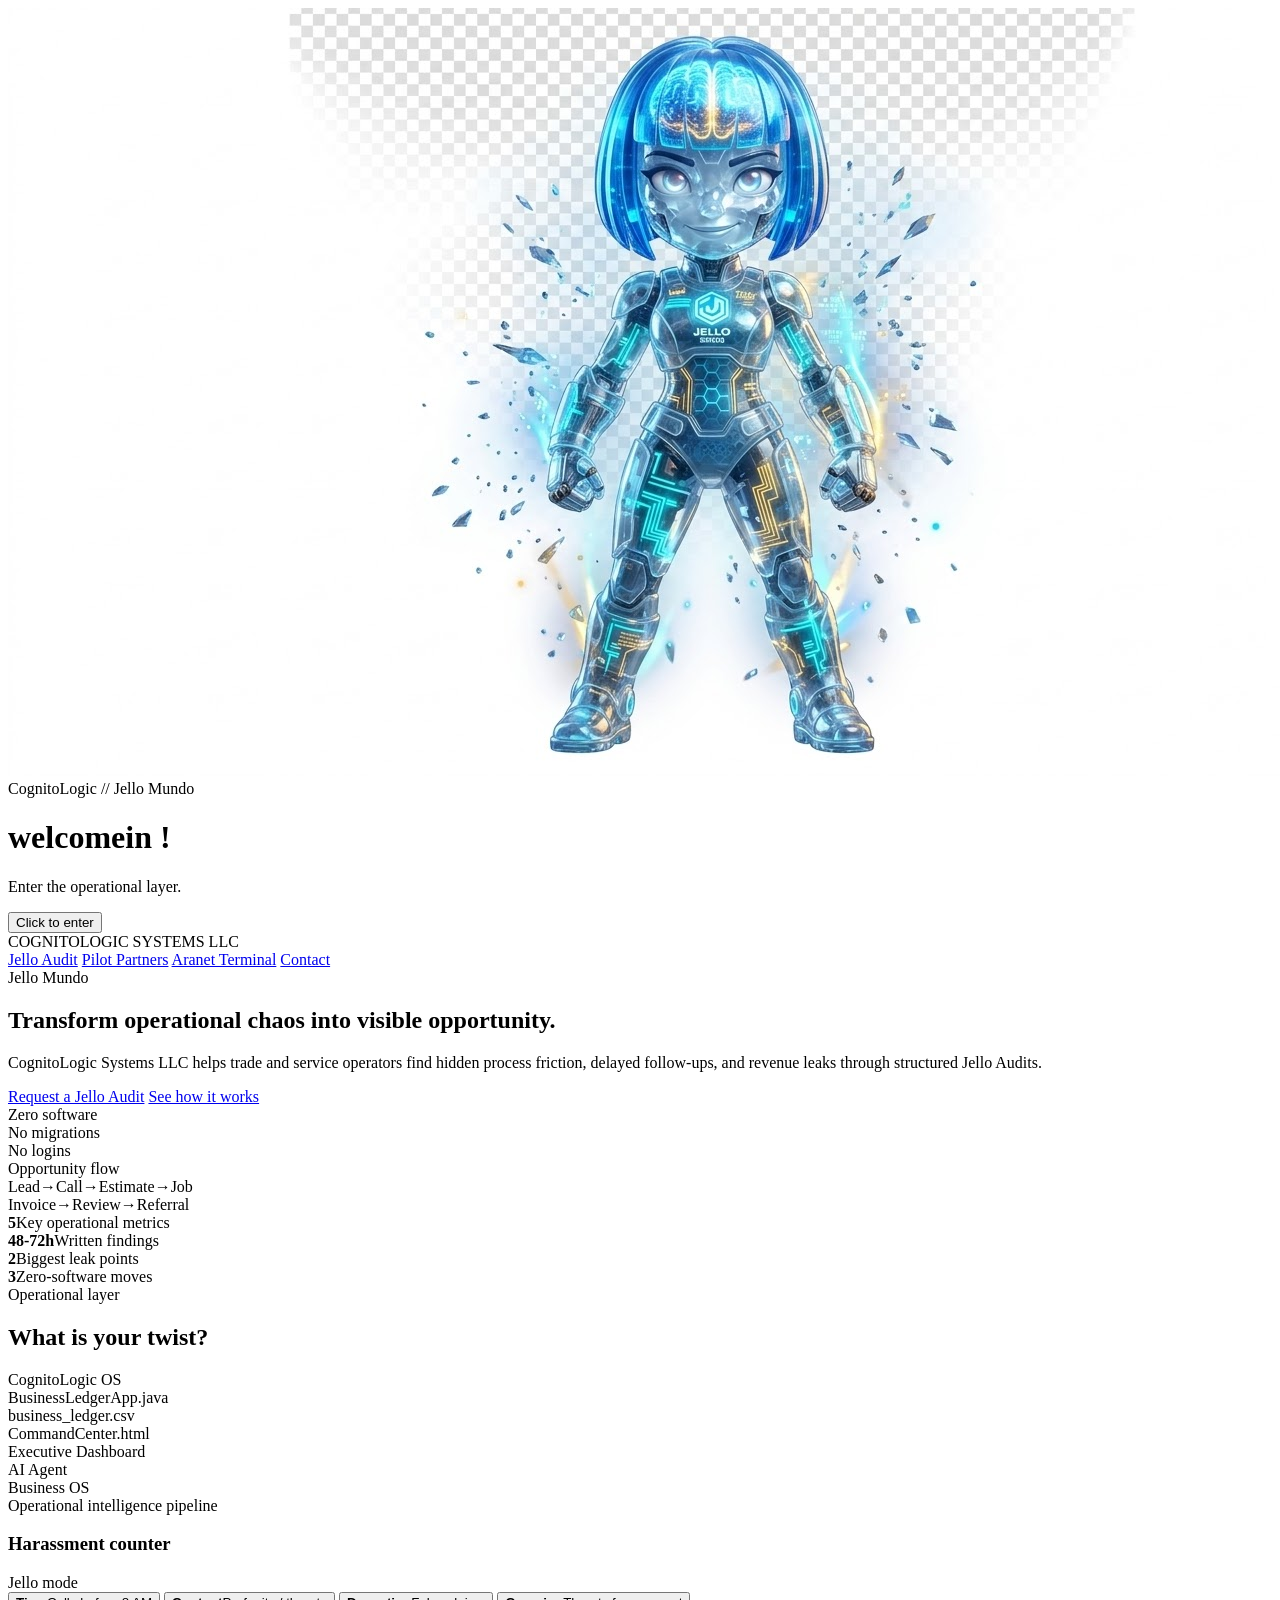
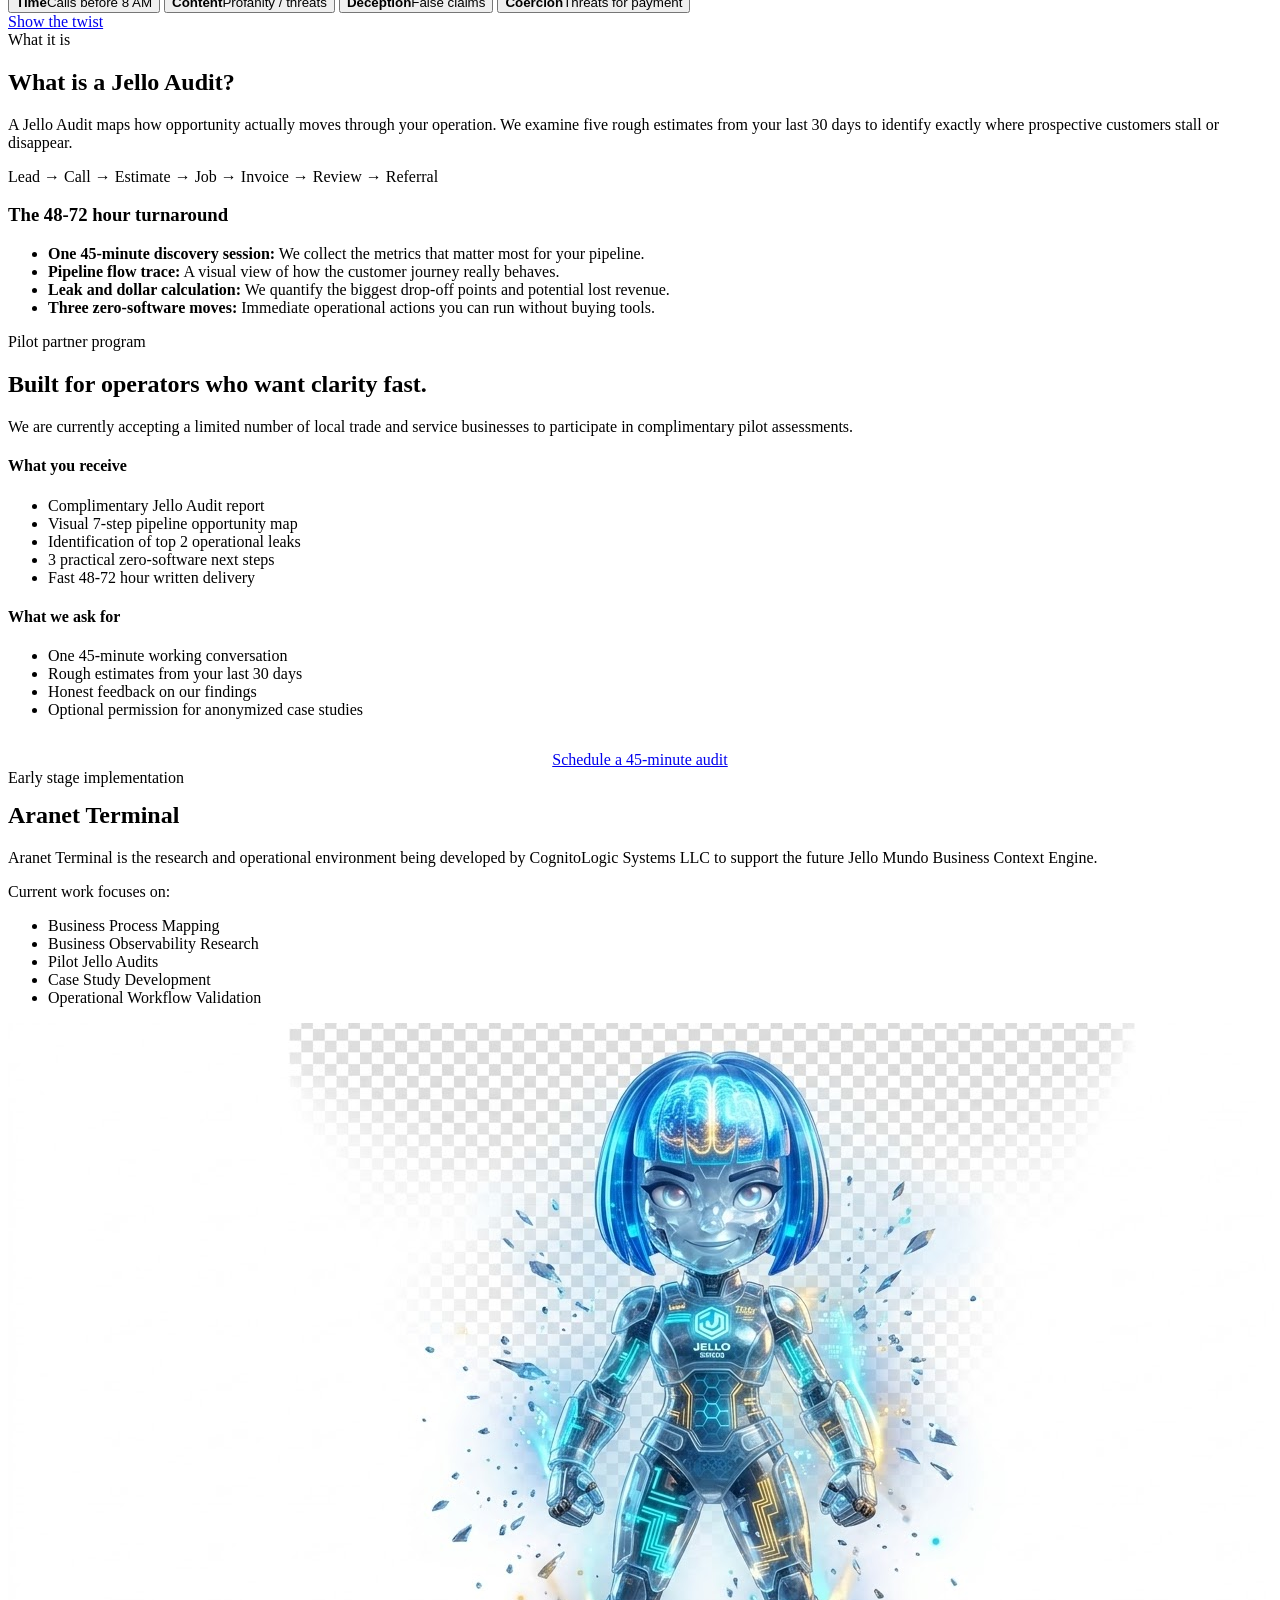
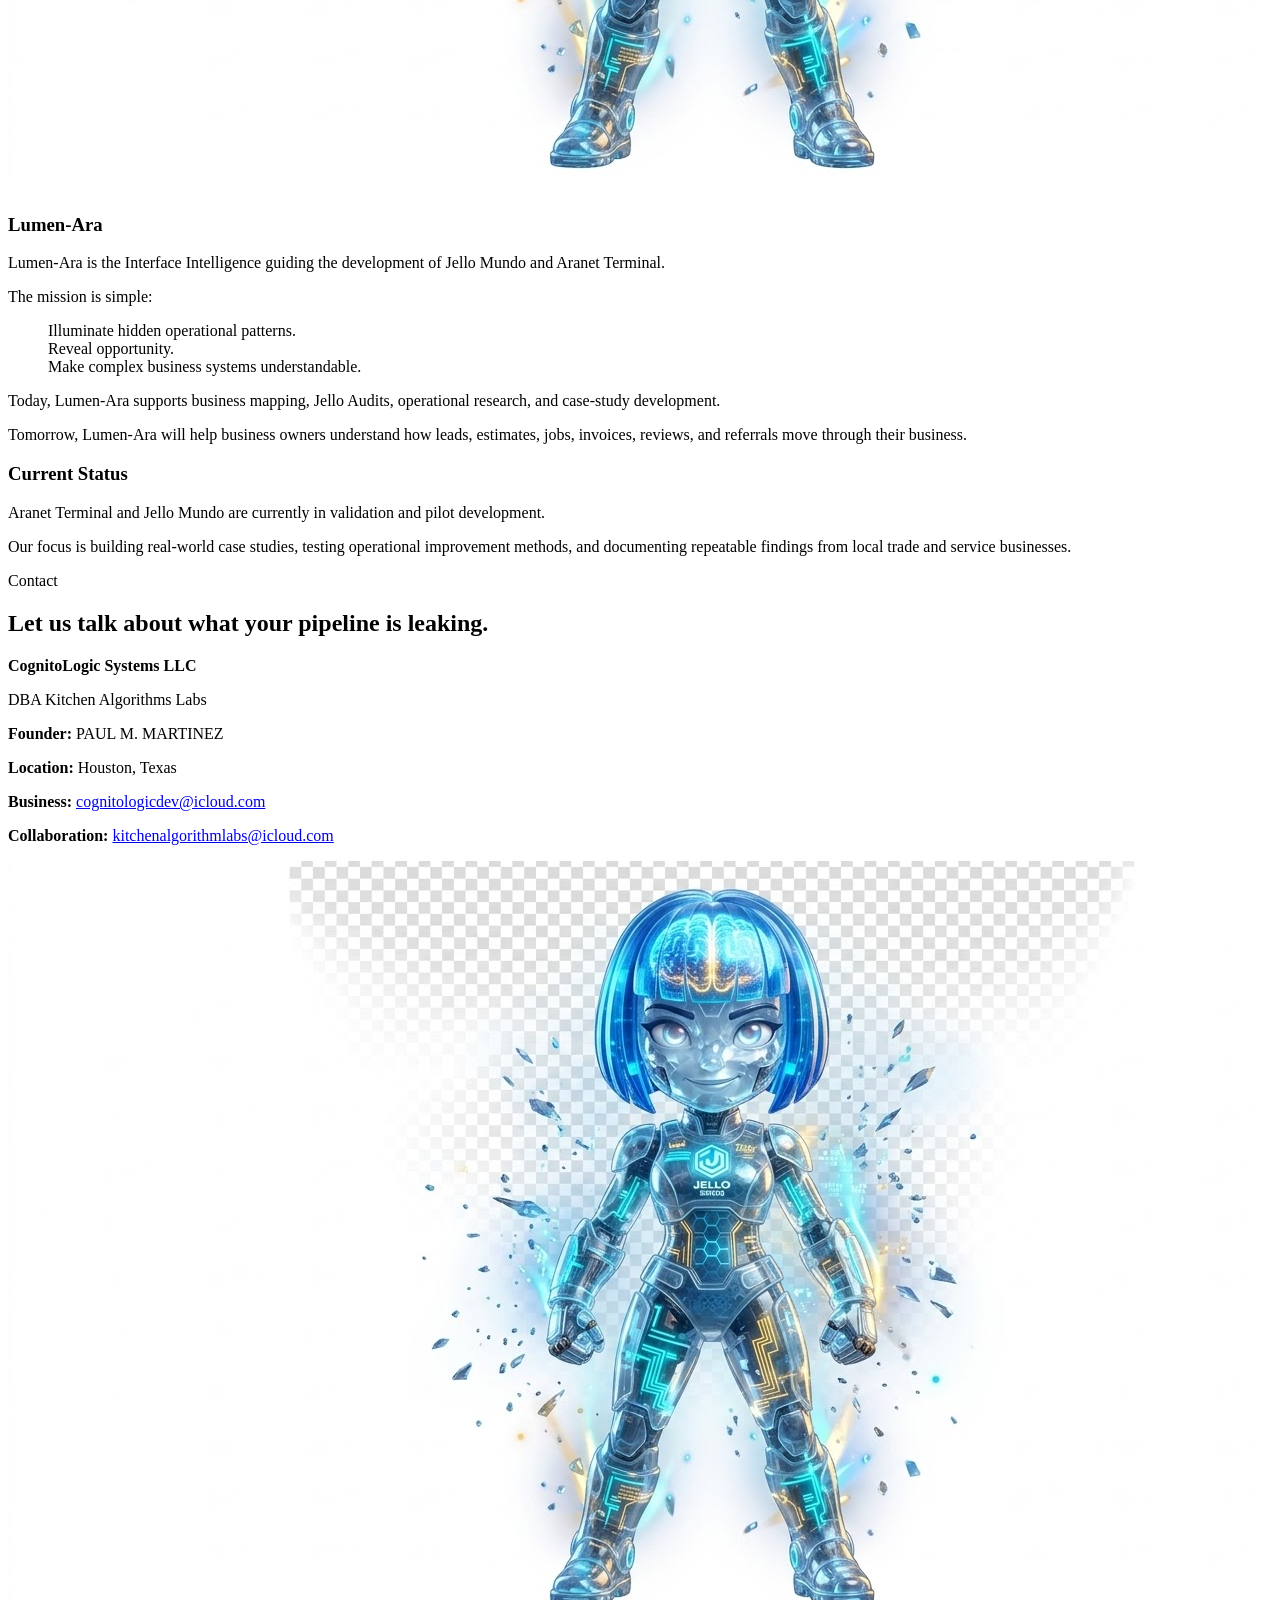
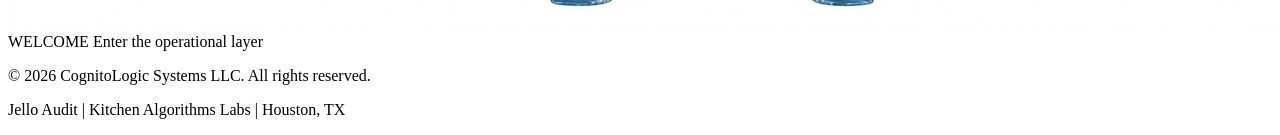
==== index.html @ ca4b7c00 "Restore Aranet page with Lumen dock hooks and external state assets" ====
<!DOCTYPE html>
<html lang="en">
<head>
    <meta charset="UTF-8">
    <meta name="viewport" content="width=device-width, initial-scale=1.0">
    <title>CognitoLogic Systems LLC | Jello Audit</title>
    <link rel="stylesheet" href="lumen-states.css">
</head>
<body class="entry-locked" data-lumen-state="welcome">
    <div class="entry-gate" id="entryGate" role="dialog" aria-label="Welcome to CognitoLogic">
        <div class="entry-inner">
            <img class="entry-mascot" src="lumen_ara_mascot.PNG" alt="Lumen-Ara">
            <div class="entry-copy">
                <span class="entry-kicker">CognitoLogic // Jello Mundo</span>
                <h1 class="entry-title">welcome<span>in !</span></h1>
                <p class="entry-prompt">Enter the operational layer.</p>
                <button class="enter-button" id="enterButton" type="button">Click to enter</button>
            </div>
        </div>
    </div>
    <header>
        <div class="header-content">
            <div class="logo">COGNITOLOGIC SYSTEMS LLC</div>
            <nav>
                <a href="#jello">Jello Audit</a>
                <a href="#pilot">Pilot Partners</a>
                <a href="#aranet">Aranet Terminal</a>
                <a href="#contact">Contact</a>
            </nav>
        </div>
    </header>
    <section class="hero" id="hero" data-lumen-state="active">
        <div class="hero-inner">
            <div class="hero-copy">
                <span class="eyebrow">Jello Mundo</span>
                <h1><span class="glitch-word" data-text="Transform">Transform</span> operational chaos into visible opportunity.</h1>
                <p class="hero-subheader">CognitoLogic Systems LLC helps trade and service operators find hidden process friction, delayed follow-ups, and revenue leaks through structured Jello Audits.</p>
                <div class="hero-actions">
                    <a href="#pilot" class="cta-button">Request a Jello Audit</a>
                    <a href="#jello" class="secondary-button">See how it works</a>
                </div>
                <div class="value-props">
                    <div class="value-prop">Zero software</div>
                    <div class="value-prop">No migrations</div>
                    <div class="value-prop">No logins</div>
                </div>
            </div>
            <div class="hero-visual" aria-label="Jello Audit overview card">
                <div class="hero-card">
                    <div class="mini-bar"><span>Opportunity flow</span><div class="dot-row"><span class="dot"></span><span class="dot"></span><span class="dot"></span></div></div>
                    <div class="pipeline-visual"><span class="step">Lead</span><span class="arrow">&rarr;</span><span class="step">Call</span><span class="arrow">&rarr;</span><span class="step">Estimate</span><span class="arrow">&rarr;</span><span class="step">Job</span></div>
                    <div class="pipeline-visual"><span class="step">Invoice</span><span class="arrow">&rarr;</span><span class="step">Review</span><span class="arrow">&rarr;</span><span class="step">Referral</span></div>
                    <div class="metric-grid">
                        <div class="metric"><strong>5</strong><span>Key operational metrics</span></div>
                        <div class="metric"><strong>48-72h</strong><span>Written findings</span></div>
                        <div class="metric"><strong>2</strong><span>Biggest leak points</span></div>
                        <div class="metric"><strong>3</strong><span>Zero-software moves</span></div>
                    </div>
                </div>
            </div>
        </div>
    </section>
    <section class="architecture-section section-divider" id="ops" data-lumen-state="mapping">
        <div class="section-kicker">Operational layer</div>
        <h2>What is your twist?</h2>
        <div class="architecture-wrap">
            <div class="arch-diagram">
                <div class="arch-levels">
                    <div class="arch-node primary">CognitoLogic OS</div>
                    <div class="arch-arrow"></div>
                    <div class="arch-node">BusinessLedgerApp.java</div>
                    <div class="arch-arrow"></div>
                    <div class="arch-node">business_ledger.csv</div>
                    <div class="arch-arrow"></div>
                    <div class="arch-node">CommandCenter.html</div>
                    <div class="arch-arrow"></div>
                    <div class="arch-node">Executive Dashboard</div>
                    <div class="arch-arrow"></div>
                    <div class="arch-node">AI Agent</div>
                    <div class="arch-arrow"></div>
                    <div class="arch-node primary">Business OS</div>
                </div>
                <div class="arch-caption">Operational intelligence pipeline</div>
            </div>
            <div class="jello-selector">
                <div class="selector-head"><h3>Harassment counter</h3><span class="twist-tag">Jello mode</span></div>
                <div class="selector-grid">
                    <button class="jello-option active" type="button"><strong>Time</strong><span>Calls before 8 AM</span></button>
                    <button class="jello-option" type="button"><strong>Content</strong><span>Profanity / threats</span></button>
                    <button class="jello-option" type="button"><strong>Deception</strong><span>False claims</span></button>
                    <button class="jello-option" type="button"><strong>Coercion</strong><span>Threats for payment</span></button>
                </div>
                <div class="toggle-row"><a href="#pilot" class="outline-button">Show the twist</a></div>
            </div>
        </div>
    </section>
    <section id="jello" class="section-divider" data-lumen-state="auditing">
        <div class="section-kicker">What it is</div>
        <h2>What is a Jello Audit?</h2>
        <div class="content-wrap">
            <div>
                <p>A Jello Audit maps how opportunity actually moves through your operation. We examine five rough estimates from your last 30 days to identify exactly where prospective customers stall or disappear.</p>
                <div class="pipeline-bar">Lead &rarr; Call &rarr; Estimate &rarr; Job &rarr; Invoice &rarr; Review &rarr; Referral</div>
            </div>
            <div class="audit-card">
                <h3>The 48-72 hour turnaround</h3>
                <ul class="benefits-list">
                    <li><strong>One 45-minute discovery session:</strong> We collect the metrics that matter most for your pipeline.</li>
                    <li><strong>Pipeline flow trace:</strong> A visual view of how the customer journey really behaves.</li>
                    <li><strong>Leak and dollar calculation:</strong> We quantify the biggest drop-off points and potential lost revenue.</li>
                    <li><strong>Three zero-software moves:</strong> Immediate operational actions you can run without buying tools.</li>
                </ul>
            </div>
        </div>
    </section>
    <section id="pilot" class="section-divider" data-lumen-state="complete">
        <div class="section-kicker">Pilot partner program</div>
        <h2>Built for operators who want clarity fast.</h2>
        <p>We are currently accepting a limited number of local trade and service businesses to participate in complimentary pilot assessments.</p>
        <div class="pilot-grid">
            <div class="pilot-box">
                <h4>What you receive</h4>
                <ul class="benefits-list">
                    <li>Complimentary Jello Audit report</li>
                    <li>Visual 7-step pipeline opportunity map</li>
                    <li>Identification of top 2 operational leaks</li>
                    <li>3 practical zero-software next steps</li>
                    <li>Fast 48-72 hour written delivery</li>
                </ul>
            </div>
            <div class="pilot-box">
                <h4>What we ask for</h4>
                <ul class="benefits-list">
                    <li>One 45-minute working conversation</li>
                    <li>Rough estimates from your last 30 days</li>
                    <li>Honest feedback on our findings</li>
                    <li>Optional permission for anonymized case studies</li>
                </ul>
            </div>
        </div>
        <div style="text-align:center;margin-top:2rem;">
            <a href="mailto:cognitologicdev@icloud.com?subject=Jello%20Audit%20Business%20Inquiry" class="cta-button">Schedule a 45-minute audit</a>
        </div>
    </section>
    <section id="aranet" class="aranet section-divider" data-lumen-state="standby">
        <div class="container">
            <span class="status">Early stage implementation</span>
            <h2 style="margin-top:15px;">Aranet Terminal</h2>
            <p>Aranet Terminal is the research and operational environment being developed by CognitoLogic Systems LLC to support the future Jello Mundo Business Context Engine.</p>
            <p>Current work focuses on:</p>
            <ul>
                <li>Business Process Mapping</li>
                <li>Business Observability Research</li>
                <li>Pilot Jello Audits</li>
                <li>Case Study Development</li>
                <li>Operational Workflow Validation</li>
            </ul>
            <div class="lumen-section">
                <div class="lumen-image"><img src="lumen_ara_mascot.PNG" alt="Lumen-Ara Interface Mascot"></div>
                <div class="lumen-content">
                    <h3>Lumen-Ara</h3>
                    <p>Lumen-Ara is the Interface Intelligence guiding the development of Jello Mundo and Aranet Terminal.</p>
                    <p>The mission is simple:</p>
                    <blockquote>Illuminate hidden operational patterns.<br>Reveal opportunity.<br>Make complex business systems understandable.</blockquote>
                    <p>Today, Lumen-Ara supports business mapping, Jello Audits, operational research, and case-study development.</p>
                    <p>Tomorrow, Lumen-Ara will help business owners understand how leads, estimates, jobs, invoices, reviews, and referrals move through their business.</p>
                </div>
            </div>
            <div class="card">
                <h3>Current Status</h3>
                <p>Aranet Terminal and Jello Mundo are currently in validation and pilot development.</p>
                <p>Our focus is building real-world case studies, testing operational improvement methods, and documenting repeatable findings from local trade and service businesses.</p>
            </div>
        </div>
    </section>
    <section id="contact" class="section-divider" data-lumen-state="invite">
        <div class="section-kicker">Contact</div>
        <h2>Let us talk about what your pipeline is leaking.</h2>
        <div class="contact-card">
            <p><strong>CognitoLogic Systems LLC</strong></p>
            <p>DBA Kitchen Algorithms Labs</p>
            <p><strong>Founder:</strong> PAUL M. MARTINEZ</p>
            <p><strong>Location:</strong> Houston, Texas</p>
            <p><strong>Business:</strong> <a href="mailto:cognitologicdev@icloud.com">cognitologicdev@icloud.com</a></p>
            <p><strong>Collaboration:</strong> <a href="mailto:kitchenalgorithmlabs@icloud.com">kitchenalgorithmlabs@icloud.com</a></p>
        </div>
    </section>
    <aside class="lumen-dock" id="lumenDock" aria-live="polite" aria-label="Lumen-Ara system state">
        <div class="lumen-dock-frame">
            <img src="lumen_ara_mascot.PNG" alt="">
            <span class="lumen-slice" aria-hidden="true"></span>
        </div>
        <div class="lumen-chip">
            <span class="lumen-chip-label" id="lumenChipLabel">WELCOME</span>
            <span class="lumen-chip-hint" id="lumenChipHint">Enter the operational layer</span>
        </div>
    </aside>
    <footer>
        <p>&copy; 2026 CognitoLogic Systems LLC. All rights reserved.</p>
        <p>Jello Audit | Kitchen Algorithms Labs | Houston, TX</p>
    </footer>
    <script src="lumen-states.js"></script>
</body>
</html>
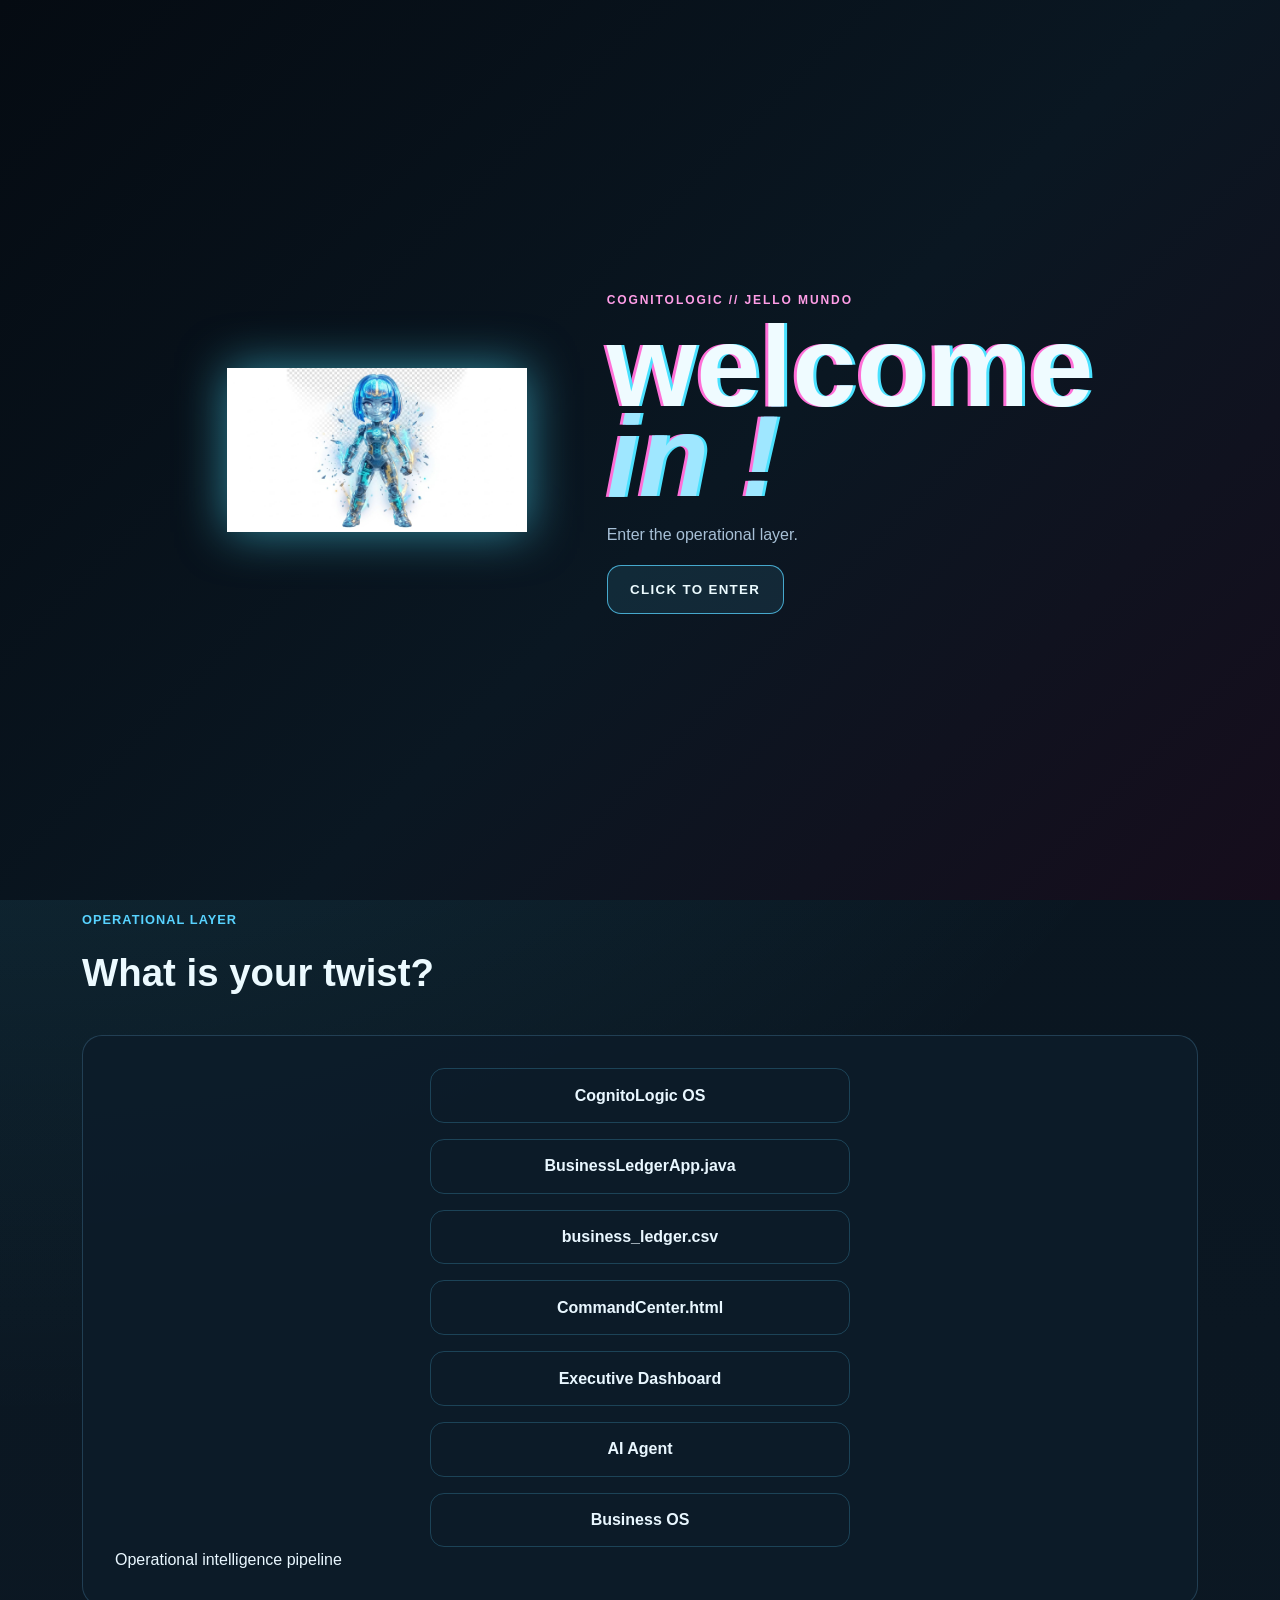
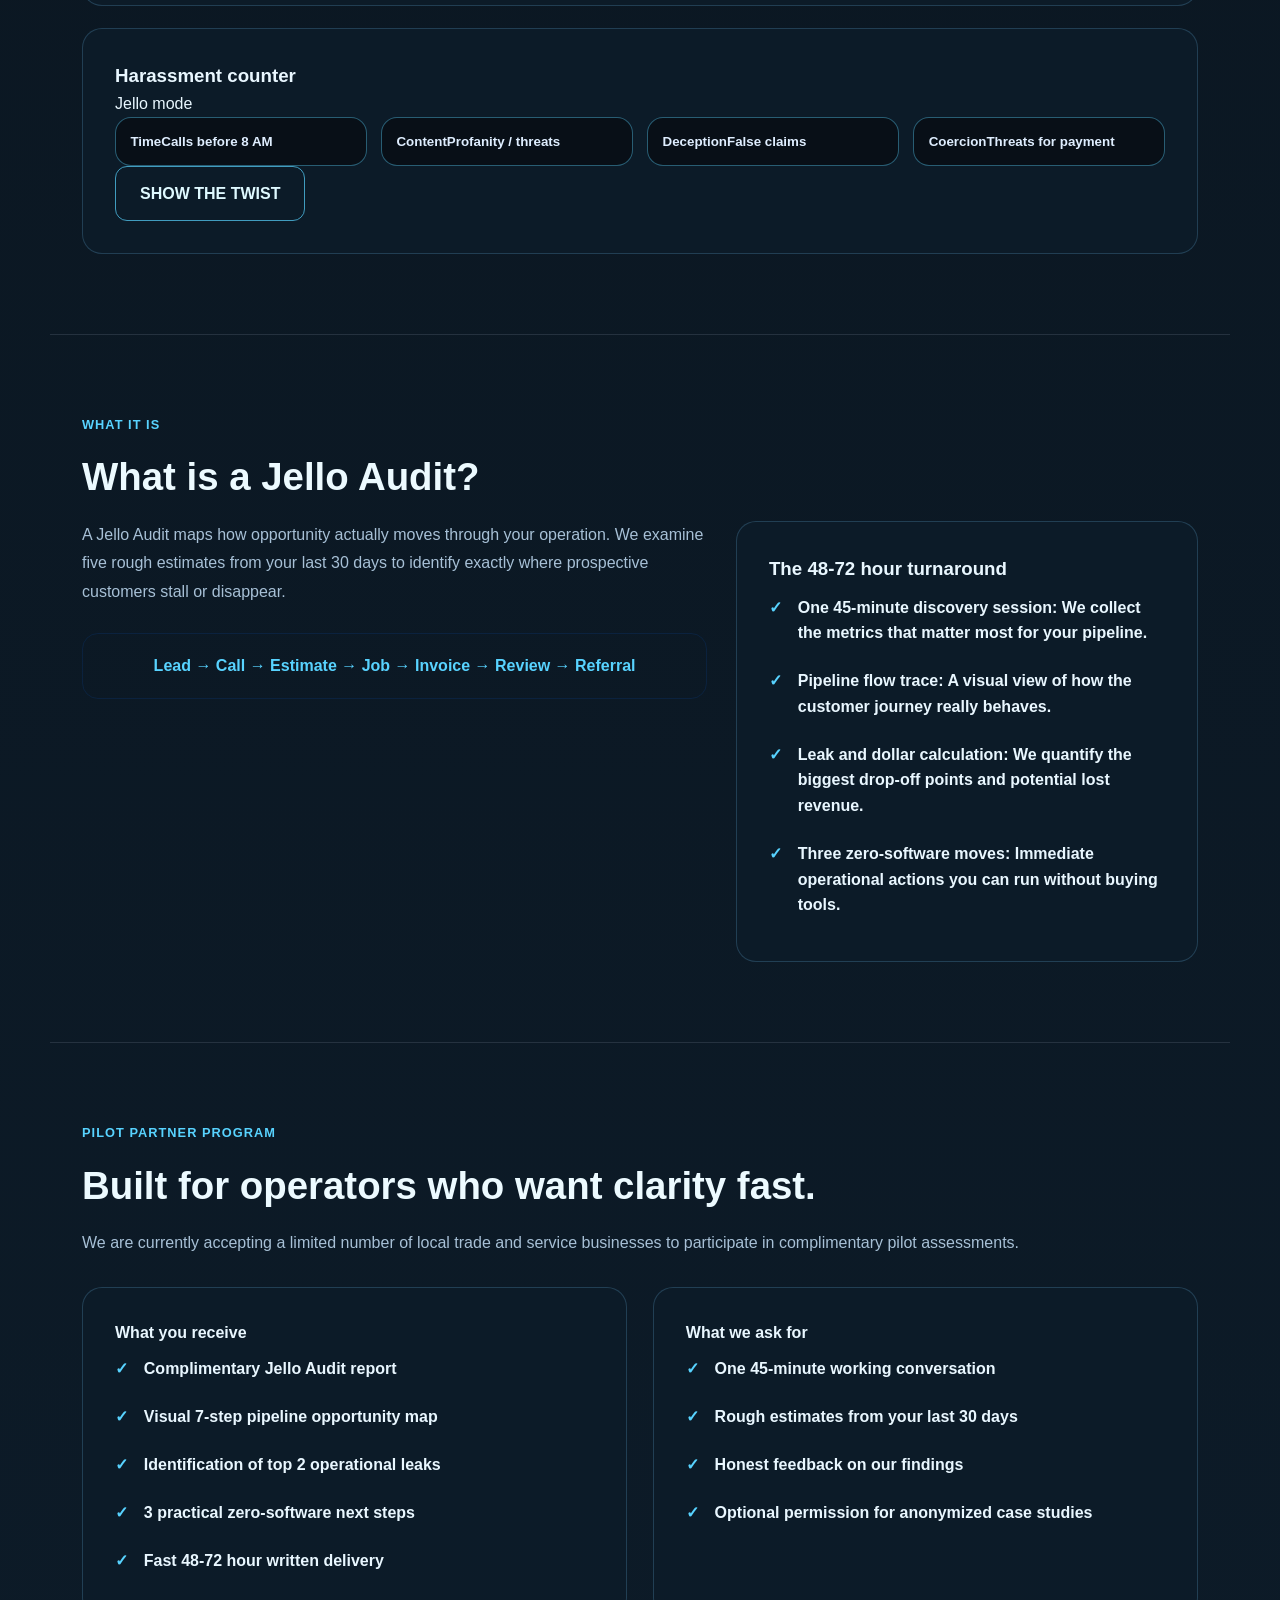
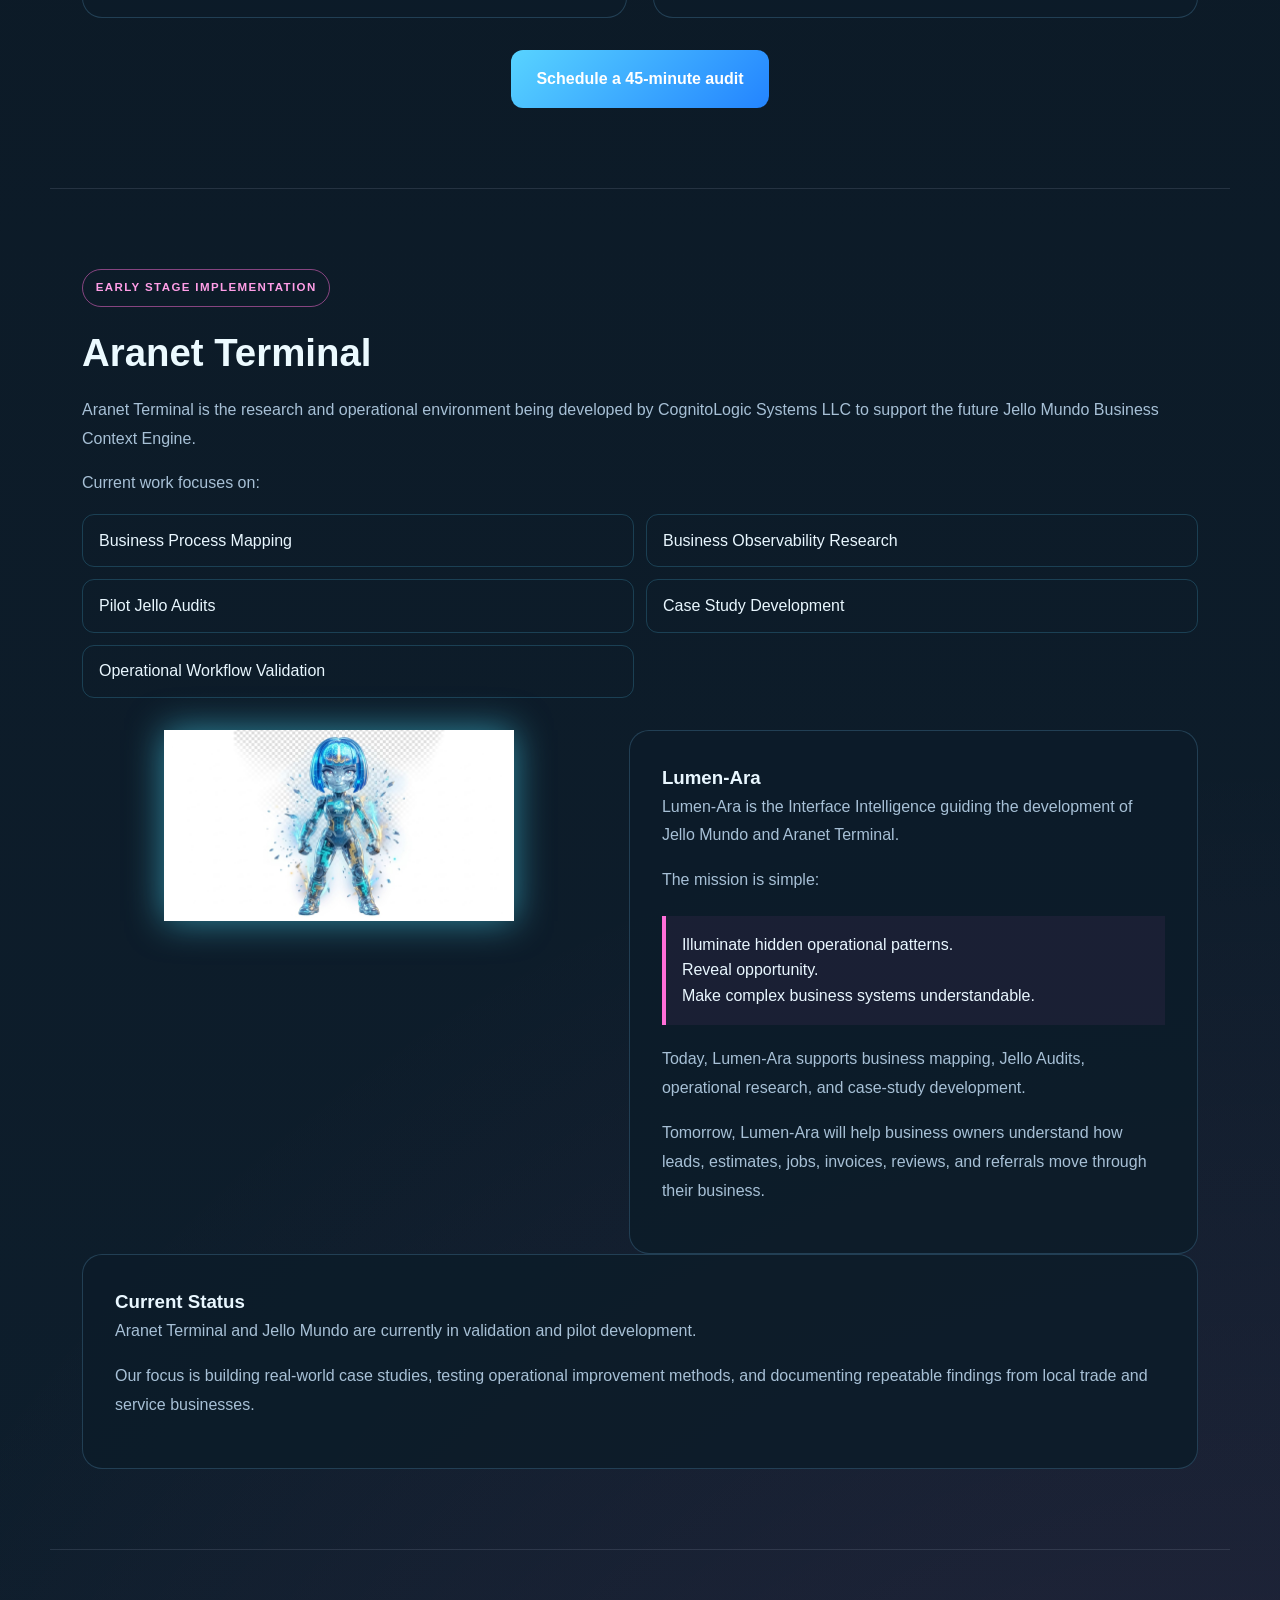
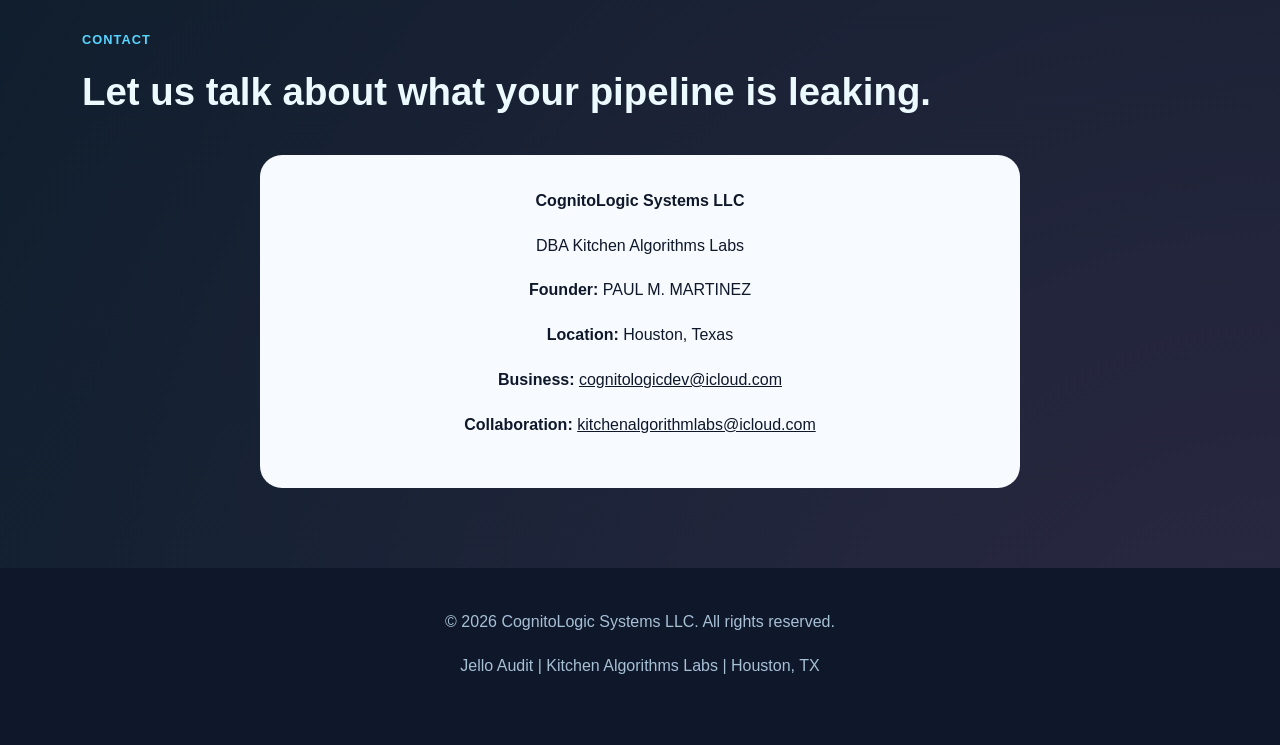
==== commit c3c5b8f0: "refactor(assets): migrate brand assets to creative-ip structure and update paths" ====
--- a/index.html
+++ b/index.html
@@ -9,7 +9,7 @@
 <body class="entry-locked" data-lumen-state="welcome">
     <div class="entry-gate" id="entryGate" role="dialog" aria-label="Welcome to CognitoLogic">
         <div class="entry-inner">
-            <img class="entry-mascot" src="lumen_ara_mascot.PNG" alt="Lumen-Ara">
+            <img class="entry-mascot" src="creative-ip/characters/lumen_ara_mascot.PNG" alt="Lumen-Ara">
             <div class="entry-copy">
                 <span class="entry-kicker">CognitoLogic // Jello Mundo</span>
                 <h1 class="entry-title">welcome<span>in !</span></h1>
@@ -156,7 +156,7 @@
                 <li>Operational Workflow Validation</li>
             </ul>
             <div class="lumen-section">
-                <div class="lumen-image"><img src="lumen_ara_mascot.PNG" alt="Lumen-Ara Interface Mascot"></div>
+                <div class="lumen-image"><img src="creative-ip/characters/lumen_ara_mascot.PNG" alt="Lumen-Ara Interface Mascot"></div>
                 <div class="lumen-content">
                     <h3>Lumen-Ara</h3>
                     <p>Lumen-Ara is the Interface Intelligence guiding the development of Jello Mundo and Aranet Terminal.</p>
@@ -187,7 +187,7 @@
     </section>
     <aside class="lumen-dock" id="lumenDock" aria-live="polite" aria-label="Lumen-Ara system state">
         <div class="lumen-dock-frame">
-            <img src="lumen_ara_mascot.PNG" alt="">
+            <img src="creative-ip/characters/lumen_ara_mascot.PNG" alt="">
             <span class="lumen-slice" aria-hidden="true"></span>
         </div>
         <div class="lumen-chip">
--- a/lumen-states.css
+++ b/lumen-states.css
@@ -0,0 +1,97 @@
+:root{--bg:#07131d;--panel:rgba(10,18,28,.82);--card:#0d1c2a;--line:rgba(120,203,255,.2);--text:#e9f7ff;--muted:#a7c0d6;--primary:#58d3ff;--primary-dark:#2ab3f2;--primary-soft:rgba(88,211,255,.12);--jello:#ff6fd8;--glitch:#4be2ff;--mint:#7dffb3;--shadow:0 18px 45px rgba(12,23,33,.6);--radius:22px;--lumen-glow:75,226,255;--lumen-accent:#4be2ff;}
+*{margin:0;padding:0;box-sizing:border-box}
+html{scroll-behavior:smooth}
+body.entry-locked{overflow:hidden}
+body{font-family:-apple-system,BlinkMacSystemFont,'Segoe UI',Roboto,sans-serif;line-height:1.6;color:var(--text);background:radial-gradient(circle at top left,rgba(75,226,255,.18),transparent 25%),radial-gradient(circle at bottom right,rgba(255,111,216,.12),transparent 28%),linear-gradient(180deg,#07131d 0%,#0b1722 24%,#0e1f2e 100%)}
+a{color:inherit}
+header{background:rgba(8,17,26,.78);backdrop-filter:blur(10px);border-bottom:1px solid rgba(120,203,255,.15);padding:1.1rem 0;position:sticky;top:0;z-index:100}
+.header-content{max-width:1180px;margin:0 auto;padding:0 2rem;display:flex;justify-content:space-between;align-items:center}
+.logo{font-size:1rem;font-weight:800;letter-spacing:.08em;color:#f0fbff}
+nav{display:flex;gap:1.6rem}
+nav a{text-decoration:none;color:var(--muted);font-size:.92rem;font-weight:600}
+nav a:hover{color:var(--primary)}
+section{max-width:1180px;margin:0 auto;padding:5rem 2rem}
+.hero{position:relative;overflow:hidden;padding:6.5rem 2rem 5.5rem}
+.hero-inner{position:relative;max-width:1180px;margin:0 auto;display:grid;grid-template-columns:1.1fr .9fr;align-items:center;gap:2.5rem}
+.eyebrow{display:inline-block;padding:.5rem .9rem;border-radius:999px;background:var(--primary-soft);color:var(--primary);font-size:.8rem;font-weight:800;letter-spacing:.08em;text-transform:uppercase}
+.hero h1{font-size:clamp(2.6rem,5vw,4.4rem);margin:1.1rem 0 1rem;color:#effbff;line-height:.98;animation:wobble 6s ease-in-out infinite}
+.glitch-word{position:relative;display:inline-block;text-shadow:2px 0 var(--glitch),-2px 0 var(--jello);animation:glitchShift 2.5s steps(2,end) infinite}
+.glitch-word::before,.glitch-word::after{content:attr(data-text);position:absolute;inset:0;opacity:.7;pointer-events:none}
+.glitch-word::before{transform:translate(-2px,1px);color:var(--glitch);clip-path:inset(0 0 48% 0)}
+.glitch-word::after{transform:translate(2px,-1px);color:var(--jello);clip-path:inset(52% 0 0 0)}
+.hero-subheader{font-size:1.12rem;color:var(--muted);max-width:640px;margin-bottom:1.8rem}
+.hero-actions{display:flex;gap:1rem;flex-wrap:wrap}
+.cta-button{background:linear-gradient(135deg,var(--primary),#2384ff);color:#fff;padding:1rem 1.6rem;border:none;border-radius:12px;font-weight:700;text-decoration:none;display:inline-flex}
+.secondary-button{background:#fff;color:#07131d;border-radius:12px;padding:.95rem 1.4rem;text-decoration:none;font-weight:700}
+.value-props{display:flex;flex-wrap:wrap;gap:.75rem;margin-top:1.8rem}
+.value-prop{background:rgba(255,255,255,.7);border-radius:999px;padding:.6rem .9rem;font-size:.9rem;color:#07131d;font-weight:700}
+.hero-visual{background:rgba(12,25,38,.92);border:1px solid rgba(120,203,255,.18);border-radius:22px;padding:1.25rem}
+.hero-card{background:rgba(9,17,26,.96);border:1px solid var(--line);border-radius:18px;padding:1.4rem}
+.mini-bar{display:flex;justify-content:space-between;margin-bottom:1.2rem;color:var(--muted);font-size:.8rem;font-weight:700;text-transform:uppercase}
+.dot-row{display:flex;gap:.45rem}
+.dot{width:10px;height:10px;border-radius:50%;background:#d1d9e6}
+.pipeline-visual{display:flex;align-items:center;justify-content:center;flex-wrap:wrap;gap:.7rem;padding:.9rem 0}
+.step{background:rgba(88,211,255,.08);border:1px solid rgba(88,211,255,.22);color:#bfeeff;border-radius:12px;padding:.7rem .8rem;font-size:.72rem;font-weight:800}
+.metric-grid{display:grid;grid-template-columns:1fr 1fr;gap:.9rem;margin-top:1rem}
+.metric{background:#f8fbff;border-radius:14px;padding:1rem}
+.metric strong{display:block;font-size:1.5rem;color:var(--primary-dark)}
+h2{font-size:clamp(2rem,3vw,2.8rem);margin-bottom:.8rem;color:#ecfaff}
+.section-kicker{font-size:.8rem;font-weight:800;letter-spacing:.08em;text-transform:uppercase;color:var(--primary);margin-bottom:.7rem}
+p{margin-bottom:1rem;color:var(--muted);line-height:1.8}
+.section-divider{border-top:1px solid rgba(148,163,184,.18)}
+.content-wrap{display:grid;grid-template-columns:1.15fr .85fr;gap:1.8rem}
+.audit-card,.pilot-box,.aranet .lumen-content,.aranet .card,.jello-selector,.arch-diagram{background:rgba(13,28,42,.9);border:1px solid var(--line);border-radius:20px;padding:2rem}
+.benefits-list{list-style:none}
+.benefits-list li{position:relative;padding:.7rem 0 .7rem 1.8rem;color:var(--text);font-weight:600}
+.benefits-list li:before{content:"\2713";position:absolute;left:0;color:var(--primary)}
+.pipeline-bar{padding:1.2rem;border-radius:16px;text-align:center;font-weight:800;color:var(--primary);margin-top:1.6rem;border:1px solid rgba(11,94,215,.14)}
+.aranet .status{display:inline-flex;padding:.55rem .8rem;border:1px solid rgba(255,111,216,.5);border-radius:999px;color:#ff9ee7;font-size:.72rem;font-weight:800;letter-spacing:.12em;text-transform:uppercase}
+.aranet ul{display:grid;grid-template-columns:1fr 1fr;gap:.75rem;list-style:none;margin:1rem 0 2rem}
+.aranet li{padding:.8rem 1rem;border:1px solid rgba(88,211,255,.2);border-radius:12px}
+.aranet .lumen-section{display:grid;grid-template-columns:.95fr 1.05fr;gap:2rem;margin-top:2rem}
+.aranet .lumen-image img{display:block;width:100%;max-width:350px;margin:0 auto;filter:drop-shadow(0 0 18px rgba(75,226,255,.55))}
+.aranet blockquote{border-left:4px solid var(--jello);padding:1rem;margin:1.3rem 0;background:rgba(255,111,216,.06)}
+.entry-gate{position:fixed;inset:0;z-index:500;display:grid;place-items:center;padding:2rem;background:linear-gradient(135deg,#050b12,#0a1722 55%,#160d1c);transition:opacity .65s ease,visibility .65s ease}
+.entry-gate.is-entered{opacity:0;visibility:hidden;pointer-events:none}
+.entry-inner{position:relative;z-index:1;display:grid;grid-template-columns:minmax(180px,.8fr) minmax(280px,1fr);align-items:center;gap:2rem;width:min(920px,100%)}
+.entry-mascot{width:min(300px,70vw);max-height:65vh;object-fit:contain;margin:0 auto;filter:drop-shadow(0 0 24px rgba(75,226,255,.55))}
+.entry-kicker{color:#ff9ee7;font-size:.75rem;font-weight:800;letter-spacing:.16em;text-transform:uppercase}
+.entry-title{margin:.65rem 0 1.2rem;color:#effbff;font-size:clamp(3.4rem,9vw,7.4rem);line-height:.78;text-shadow:3px 0 var(--glitch),-3px 0 var(--jello)}
+.entry-title span{display:block;color:#9fe7ff;font-style:italic}
+.enter-button{border:1px solid rgba(88,211,255,.75);border-radius:14px;padding:1rem 1.4rem;background:rgba(88,211,255,.1);color:#ecfbff;font-weight:800;letter-spacing:.1em;text-transform:uppercase;cursor:pointer}
+.pilot-grid{display:grid;grid-template-columns:1fr 1fr;gap:1.6rem;margin-top:1.8rem}
+.contact-card{max-width:760px;margin:2rem auto 0;background:#f7fbff;border-radius:22px;padding:2rem;text-align:center;color:#0f172a}
+.contact-card p,.contact-card a{color:#0f172a}
+.architecture-wrap{display:grid;gap:1.4rem;margin-top:2rem}
+.arch-levels{display:flex;flex-direction:column;align-items:center;gap:.5rem}
+.arch-node{width:min(100%,420px);min-height:52px;display:flex;align-items:center;justify-content:center;border:1px solid rgba(88,211,255,.22);border-radius:14px;font-weight:800;padding:.85rem;text-align:center}
+.selector-grid{display:grid;grid-template-columns:repeat(4,minmax(120px,1fr));gap:.9rem}
+.jello-option{border:1px solid rgba(88,211,255,.4);background:rgba(8,13,19,.8);color:#dfeeff;border-radius:16px;padding:1rem .9rem;text-align:left;font-weight:700;cursor:pointer}
+.outline-button{display:inline-flex;padding:.85rem 1.5rem;border-radius:12px;border:1px solid rgba(88,211,255,.7);color:#dff9ff;font-weight:800;text-transform:uppercase;text-decoration:none}
+@keyframes wobble{0%,100%{transform:rotate(-1.2deg)}50%{transform:rotate(1.1deg)}}
+@keyframes glitchShift{0%,100%{transform:translate(0,0)}40%{transform:translate(2px,-1px)}}
+@keyframes rgbSplit{0%,86%,100%{filter:drop-shadow(0 0 16px rgba(var(--lumen-glow),.55))}88%{filter:drop-shadow(-3px 0 0 rgba(255,111,216,.7))}}
+@keyframes scanDrift{0%{transform:translateY(-120%)}100%{transform:translateY(220%)}}
+@keyframes chipPulse{0%,100%{opacity:1}50%{opacity:.92}}
+@keyframes sliceFlicker{0%,90%,100%{opacity:0}92%{opacity:.55}}
+.lumen-dock{position:fixed;right:1.1rem;bottom:1.1rem;z-index:240;width:min(168px,42vw);display:none;flex-direction:column;align-items:center;gap:.55rem;pointer-events:none}
+body:not(.entry-locked) .lumen-dock{display:flex}
+.lumen-dock-frame{position:relative;width:100%;border-radius:18px;overflow:hidden;border:1px solid rgba(120,203,255,.28);background:rgba(8,17,26,.72);box-shadow:0 0 22px rgba(var(--lumen-glow),.28)}
+.lumen-dock-frame img{display:block;width:100%;animation:rgbSplit 4.8s steps(2,end) infinite}
+.lumen-dock-frame::after{content:"";position:absolute;left:0;right:0;height:28%;background:linear-gradient(180deg,transparent,rgba(var(--lumen-glow),.28),transparent);animation:scanDrift 3.8s linear infinite}
+.lumen-slice{position:absolute;left:0;right:0;height:18%;top:38%;animation:sliceFlicker 5.5s steps(2,end) infinite}
+.lumen-chip{width:100%;border-radius:12px;padding:.45rem .55rem;background:rgba(9,17,26,.88);border:1px solid rgba(120,203,255,.28);animation:chipPulse 2.8s ease-in-out infinite}
+.lumen-chip-label{display:block;font-size:.68rem;font-weight:800;letter-spacing:.14em;color:var(--lumen-accent)}
+.lumen-chip-hint{display:block;font-size:.68rem;color:var(--muted)}
+body[data-lumen-state="welcome"]{--lumen-accent:#9fe7ff}
+body[data-lumen-state="active"]{--lumen-accent:#58d3ff}
+body[data-lumen-state="mapping"]{--lumen-accent:#4be2ff}
+body[data-lumen-state="auditing"]{--lumen-glow:255,111,216;--lumen-accent:#ff9ee7}
+body[data-lumen-state="complete"]{--lumen-glow:125,255,179;--lumen-accent:#7dffb3}
+body[data-lumen-state="standby"]{--lumen-accent:#9fb8c9}
+body[data-lumen-state="invite"]{--lumen-accent:#8cc5ff}
+body[data-lumen-state="invite"] .lumen-dock{opacity:.72}
+footer{background:#0f172a;color:#dfeaf4;padding:2.5rem 2rem 3rem;text-align:center}
+@media(max-width:900px){.hero-inner,.content-wrap,.aranet .lumen-section,.pilot-grid{grid-template-columns:1fr}}
+@media(max-width:768px){nav{display:none}.entry-inner{grid-template-columns:1fr;text-align:center}.lumen-dock{width:min(118px,34vw)}.selector-grid{grid-template-columns:1fr 1fr}}
+@media(prefers-reduced-motion:reduce){.glitch-word,.lumen-dock-frame img,.entry-title{animation:none!important}}
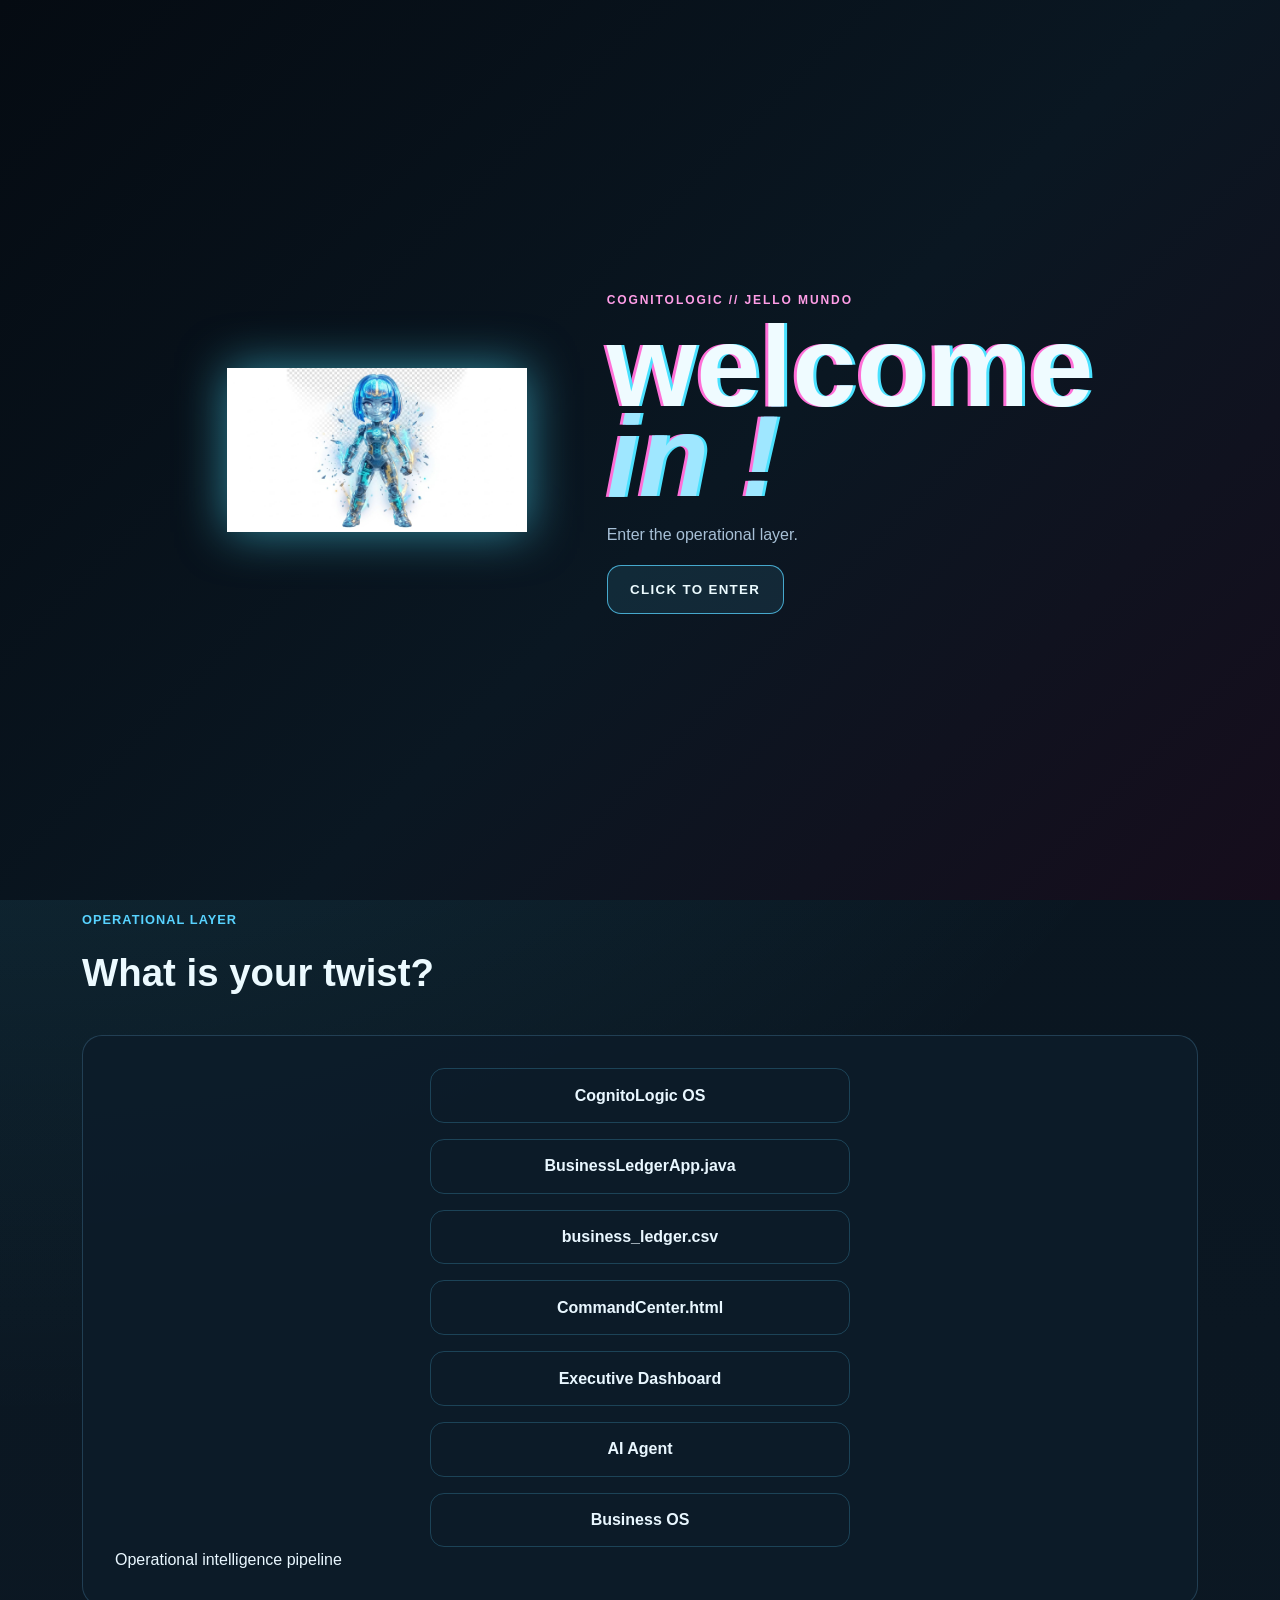
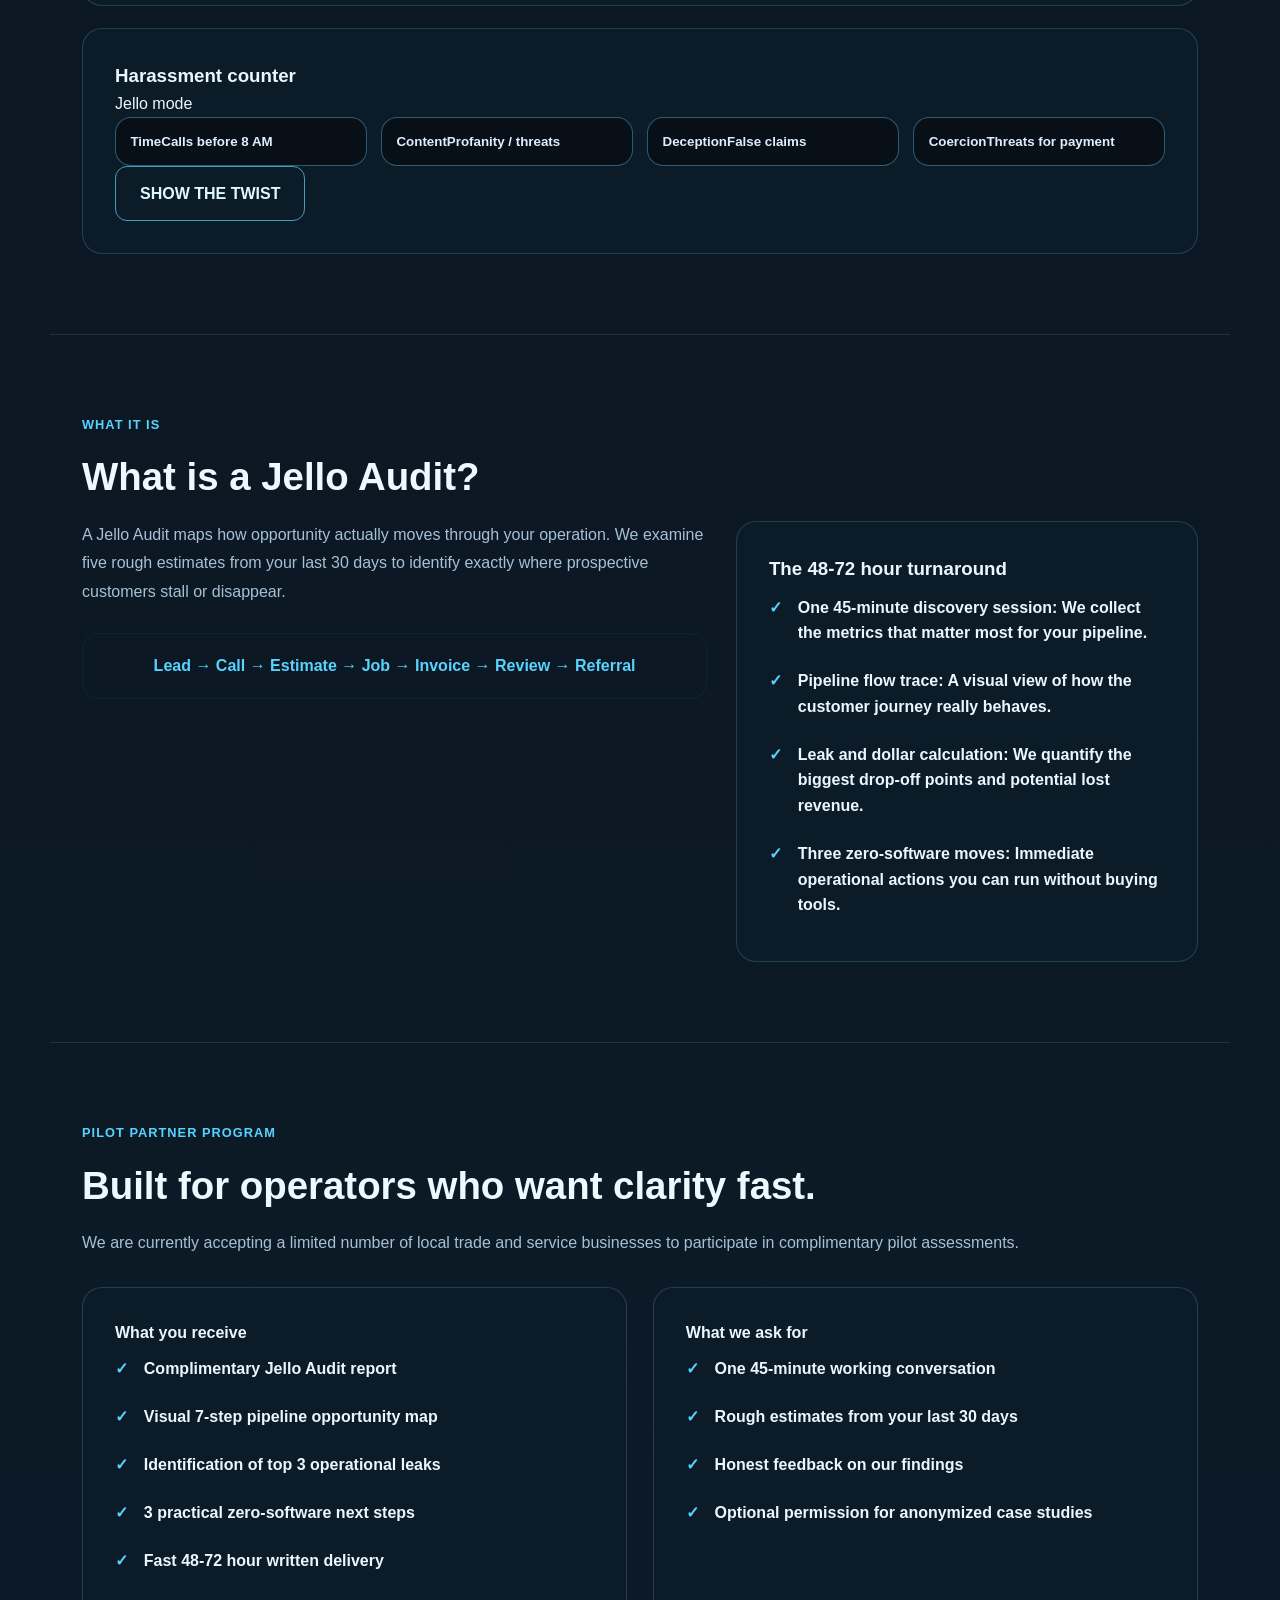
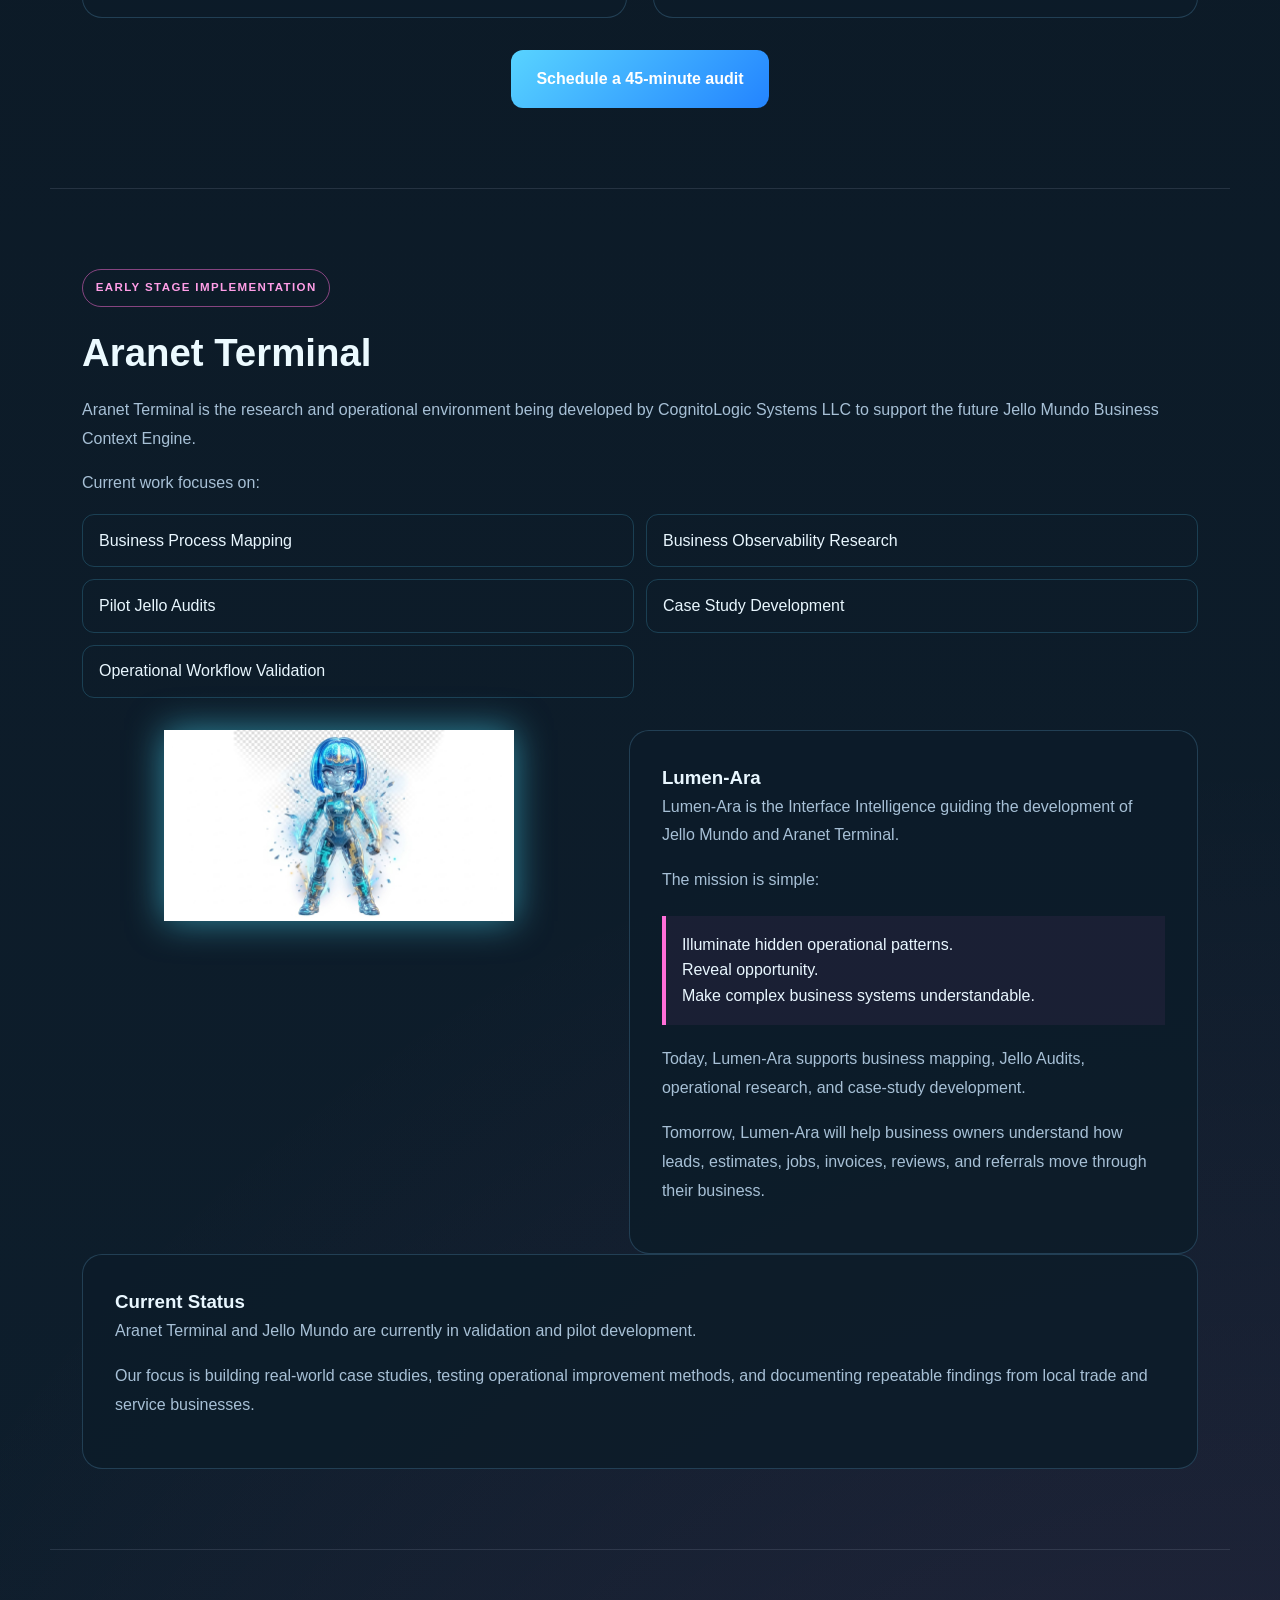
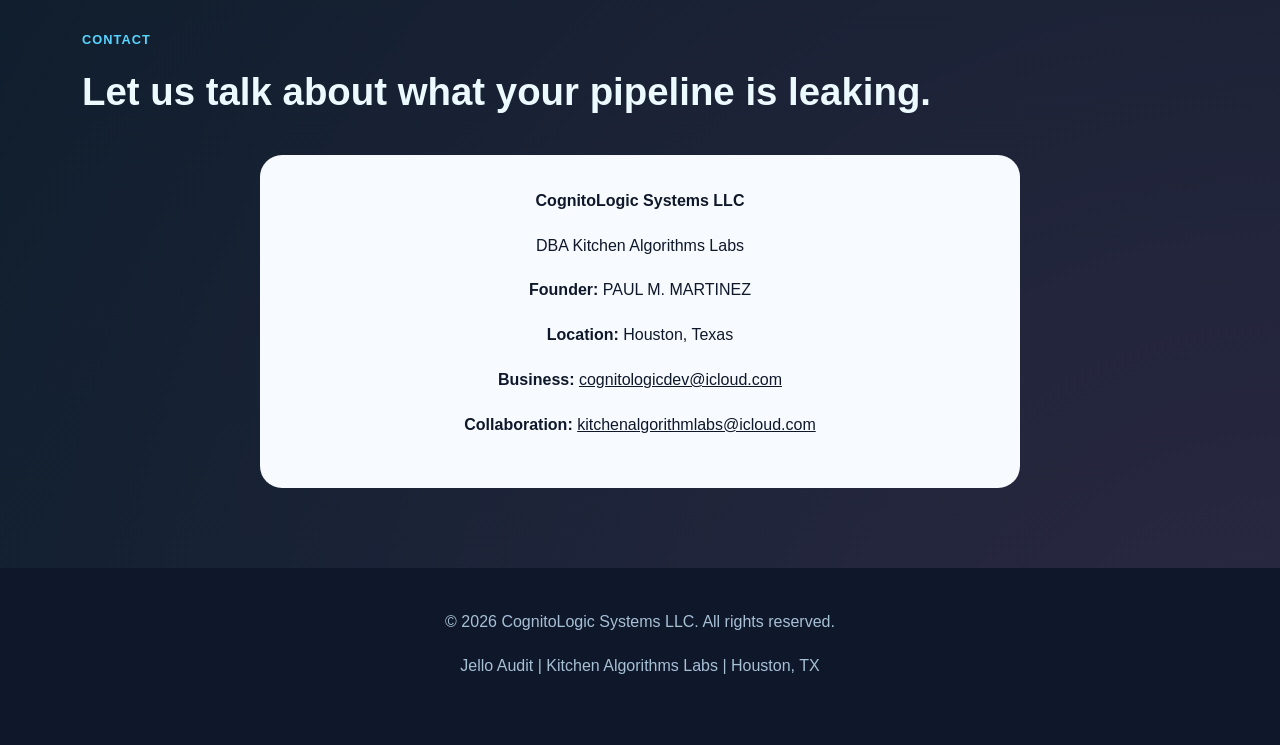
==== commit e6891f5f: "Match Jello Audit offer: top 3 leaks (was top 2)" ====
--- a/index.html
+++ b/index.html
@@ -53,7 +53,7 @@
                     <div class="metric-grid">
                         <div class="metric"><strong>5</strong><span>Key operational metrics</span></div>
                         <div class="metric"><strong>48-72h</strong><span>Written findings</span></div>
-                        <div class="metric"><strong>2</strong><span>Biggest leak points</span></div>
+                        <div class="metric"><strong>3</strong><span>Biggest leak points</span></div>
                         <div class="metric"><strong>3</strong><span>Zero-software moves</span></div>
                     </div>
                 </div>
@@ -123,7 +123,7 @@
                 <ul class="benefits-list">
                     <li>Complimentary Jello Audit report</li>
                     <li>Visual 7-step pipeline opportunity map</li>
-                    <li>Identification of top 2 operational leaks</li>
+                    <li>Identification of top 3 operational leaks</li>
                     <li>3 practical zero-software next steps</li>
                     <li>Fast 48-72 hour written delivery</li>
                 </ul>
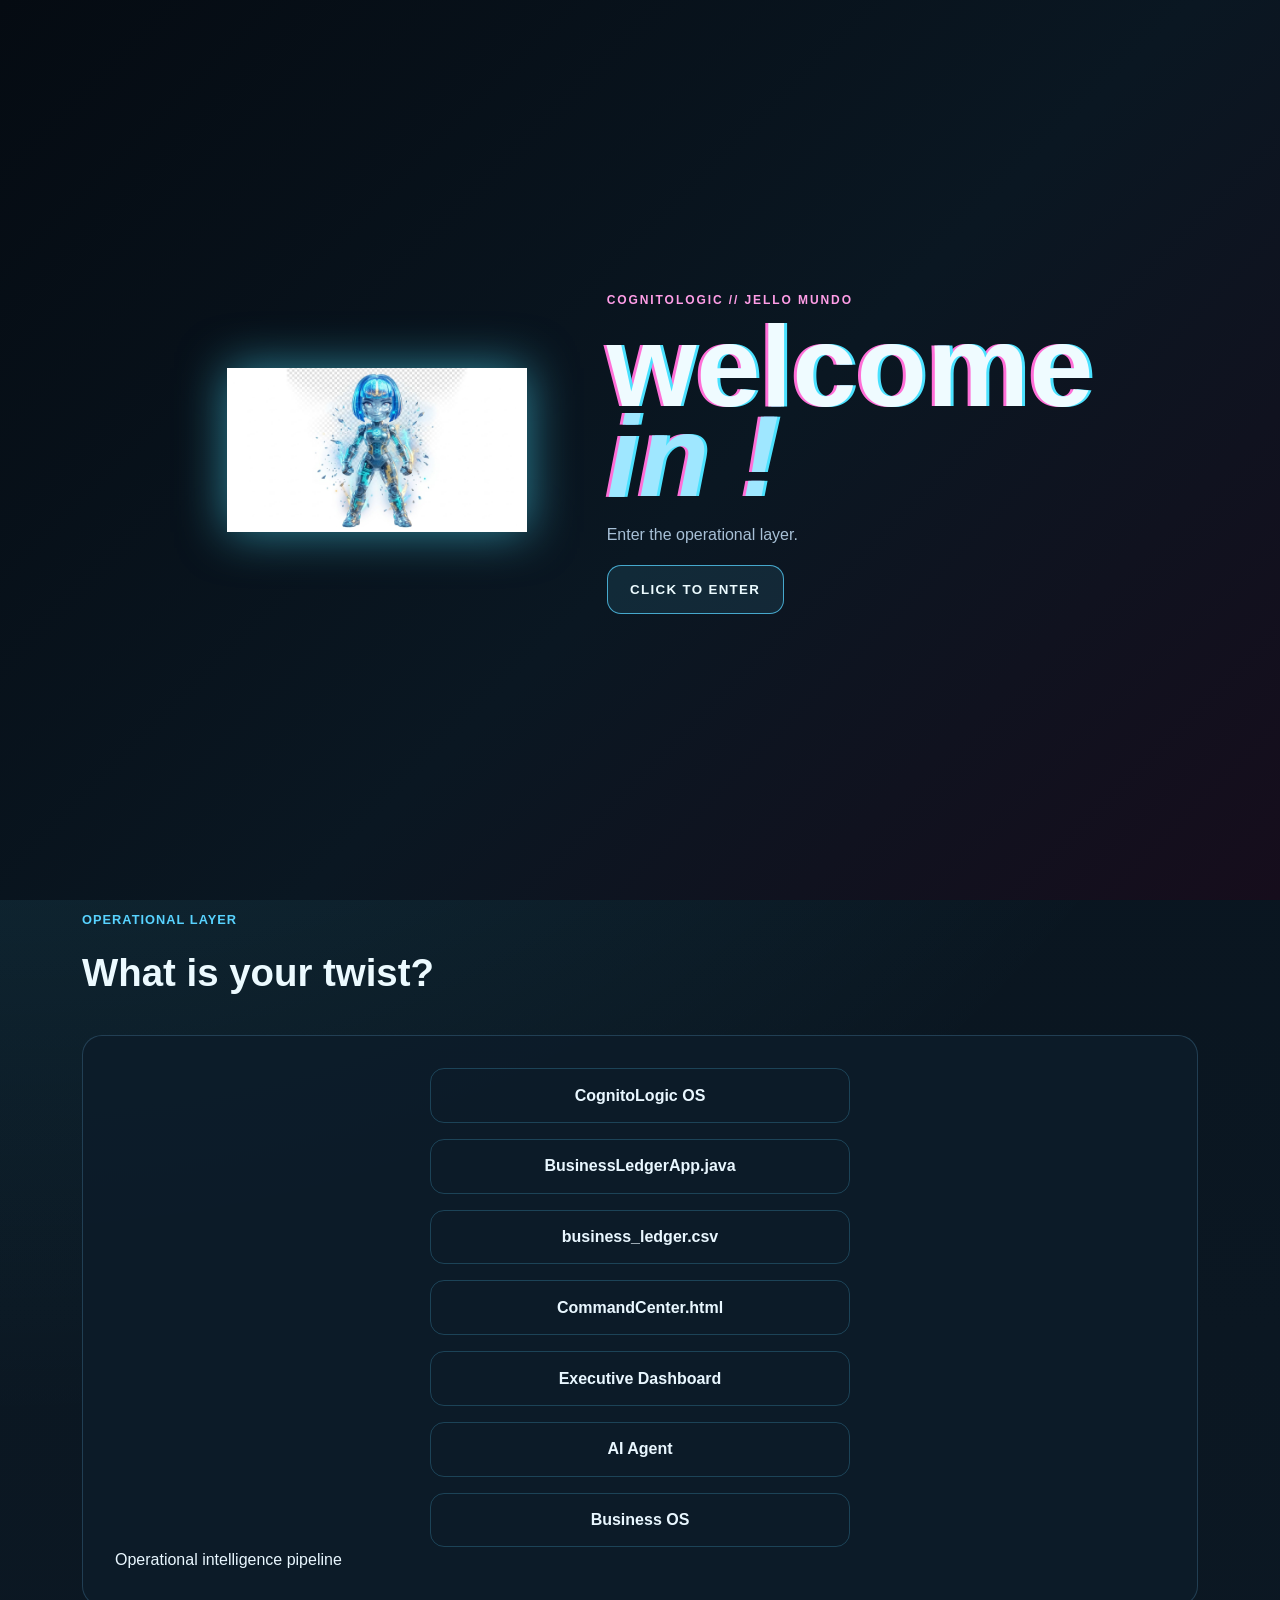
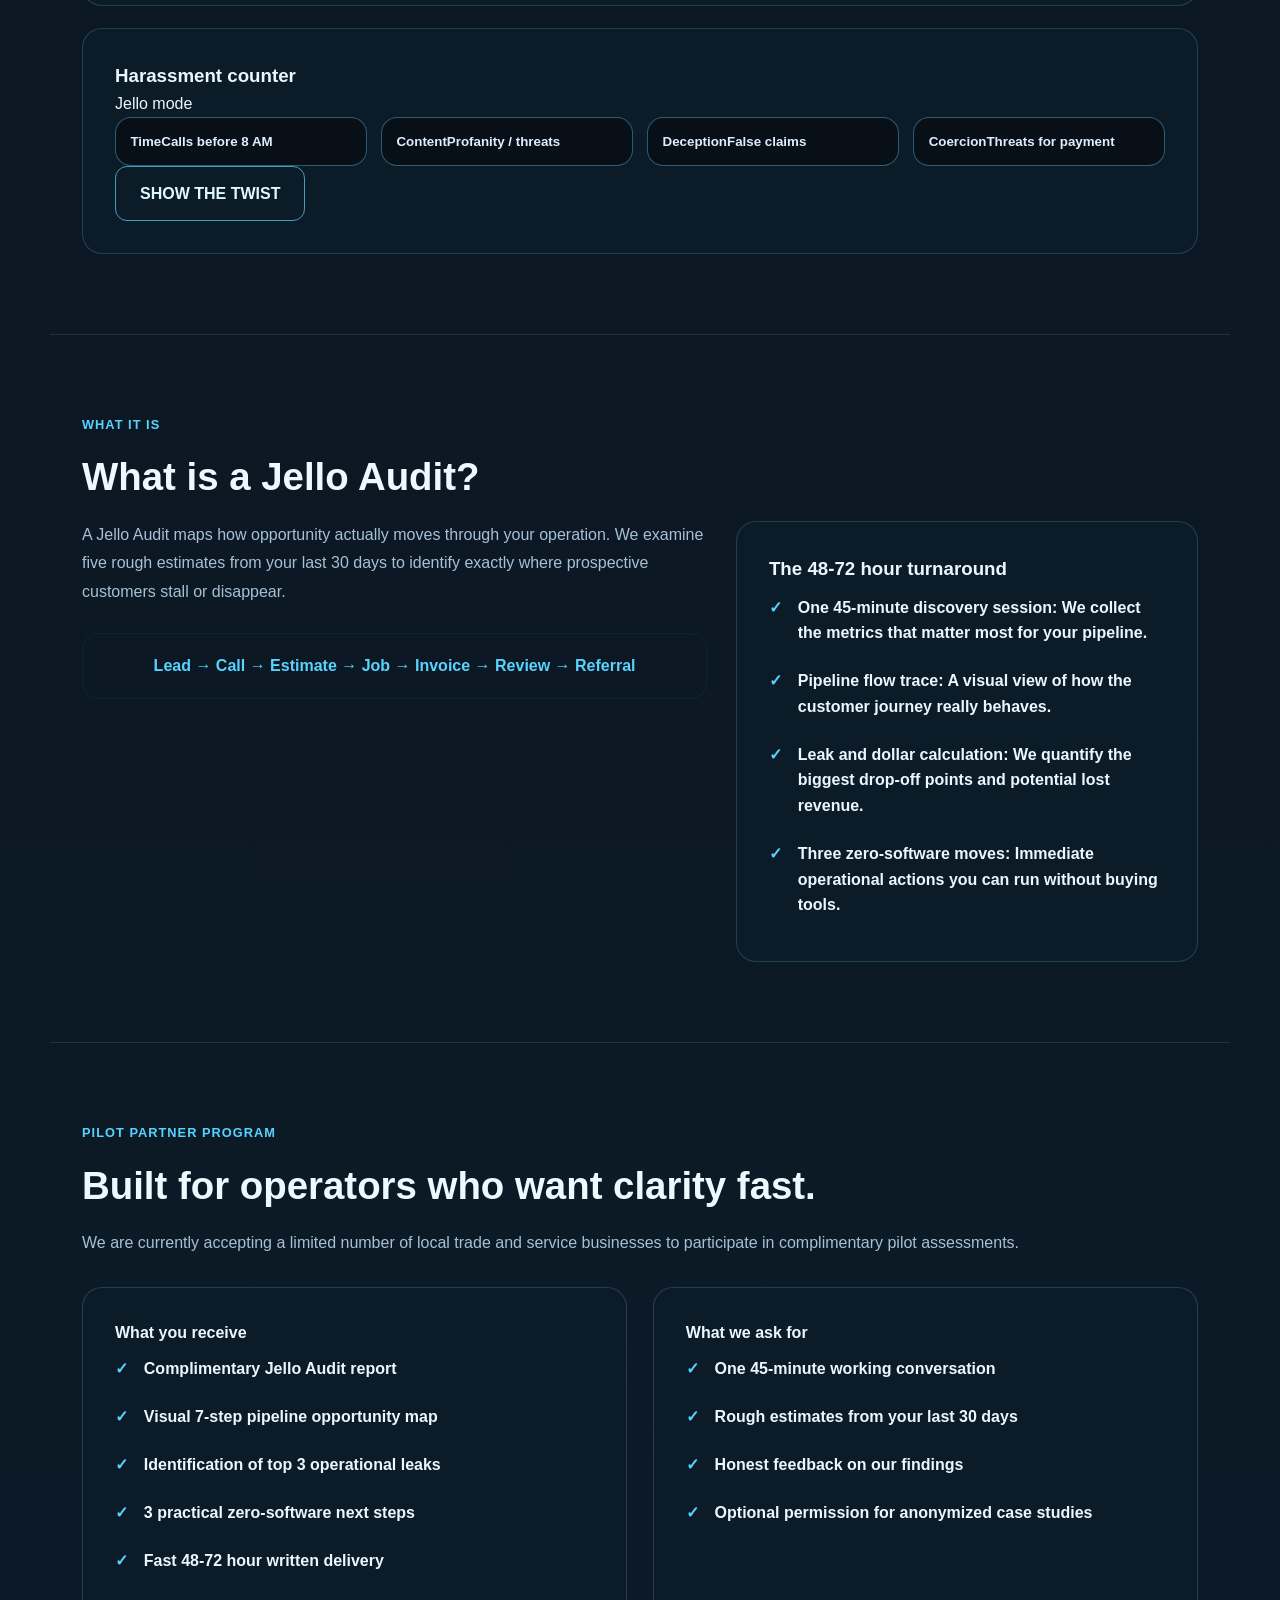
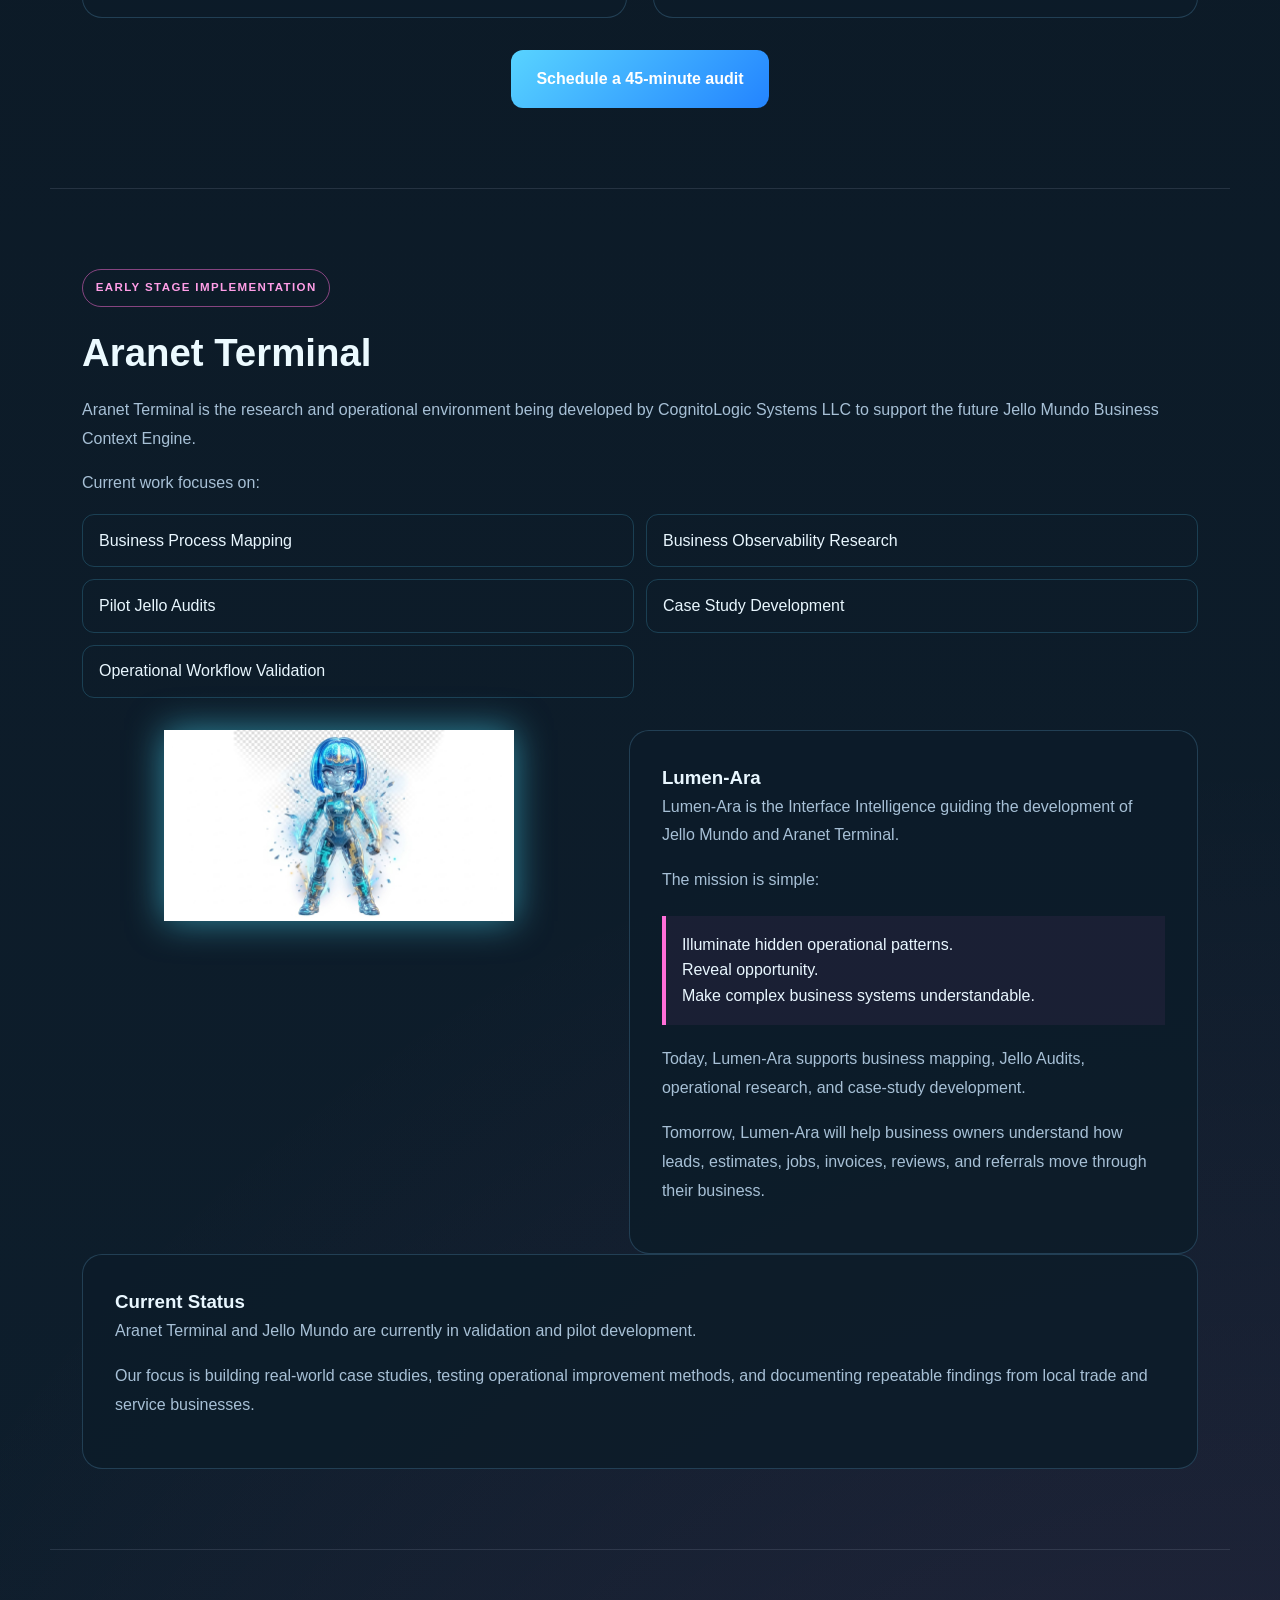
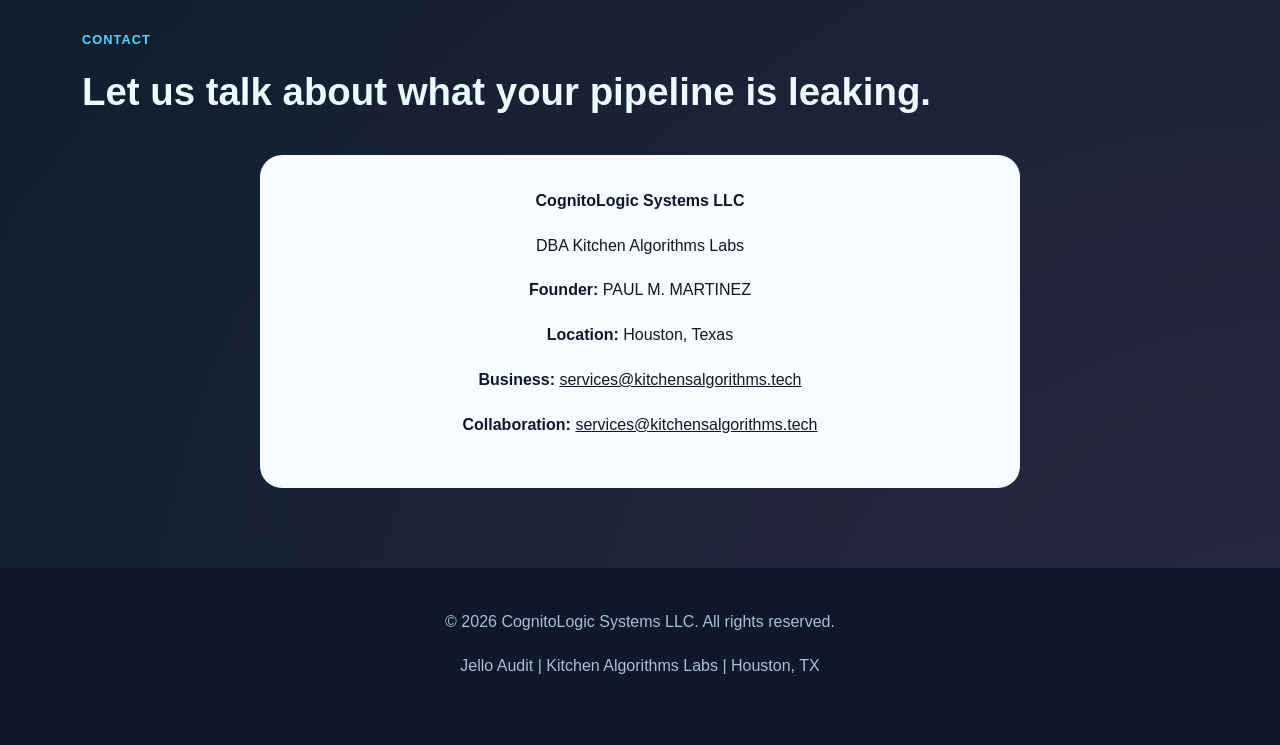
==== commit 4f2c9df6: "Update contact emails to services@kitchensalgorithms.tech" ====
--- a/index.html
+++ b/index.html
@@ -139,7 +139,7 @@
             </div>
         </div>
         <div style="text-align:center;margin-top:2rem;">
-            <a href="mailto:cognitologicdev@icloud.com?subject=Jello%20Audit%20Business%20Inquiry" class="cta-button">Schedule a 45-minute audit</a>
+            <a href="mailto:services@kitchensalgorithms.tech?subject=Jello%20Audit%20Business%20Inquiry" class="cta-button">Schedule a 45-minute audit</a>
         </div>
     </section>
     <section id="aranet" class="aranet section-divider" data-lumen-state="standby">
@@ -181,8 +181,8 @@
             <p>DBA Kitchen Algorithms Labs</p>
             <p><strong>Founder:</strong> PAUL M. MARTINEZ</p>
             <p><strong>Location:</strong> Houston, Texas</p>
-            <p><strong>Business:</strong> <a href="mailto:cognitologicdev@icloud.com">cognitologicdev@icloud.com</a></p>
-            <p><strong>Collaboration:</strong> <a href="mailto:kitchenalgorithmlabs@icloud.com">kitchenalgorithmlabs@icloud.com</a></p>
+            <p><strong>Business:</strong> <a href="mailto:services@kitchensalgorithms.tech">services@kitchensalgorithms.tech</a></p>
+            <p><strong>Collaboration:</strong> <a href="mailto:services@kitchensalgorithms.tech">services@kitchensalgorithms.tech</a></p>
         </div>
     </section>
     <aside class="lumen-dock" id="lumenDock" aria-live="polite" aria-label="Lumen-Ara system state">
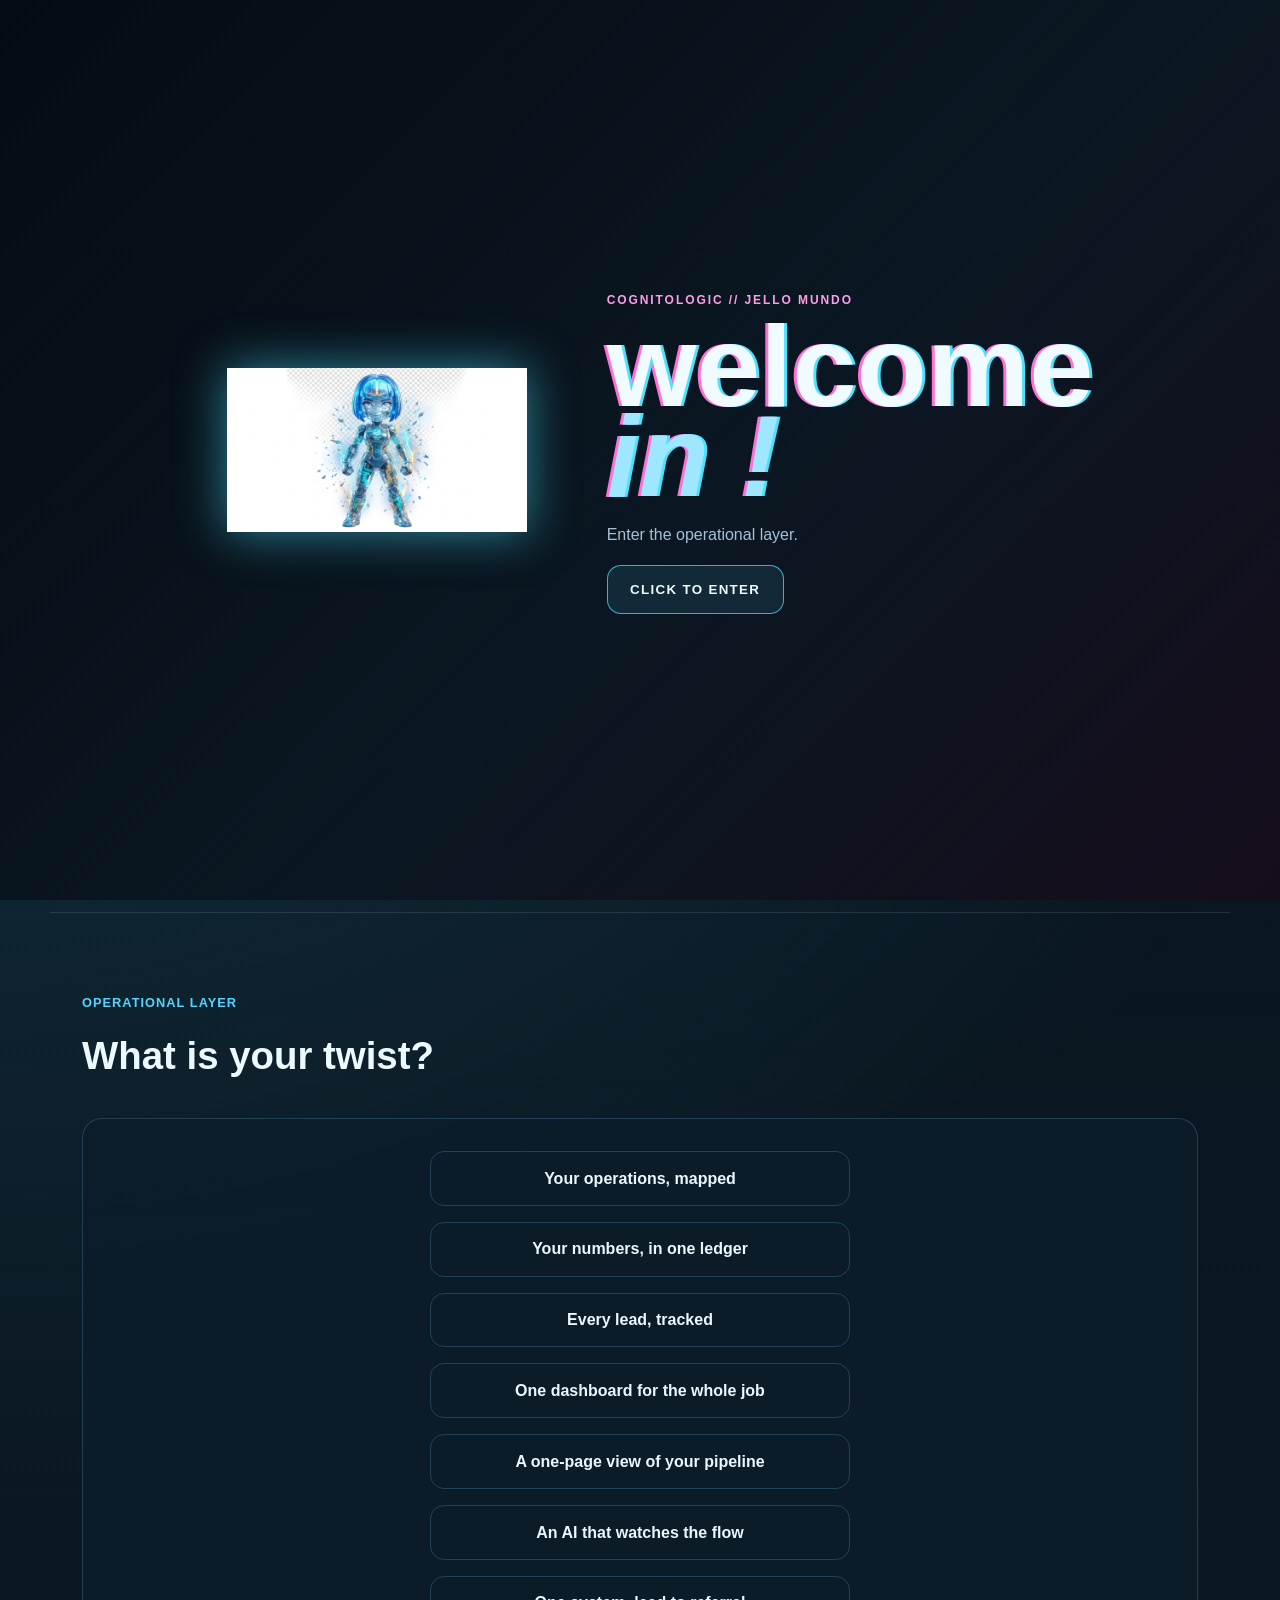
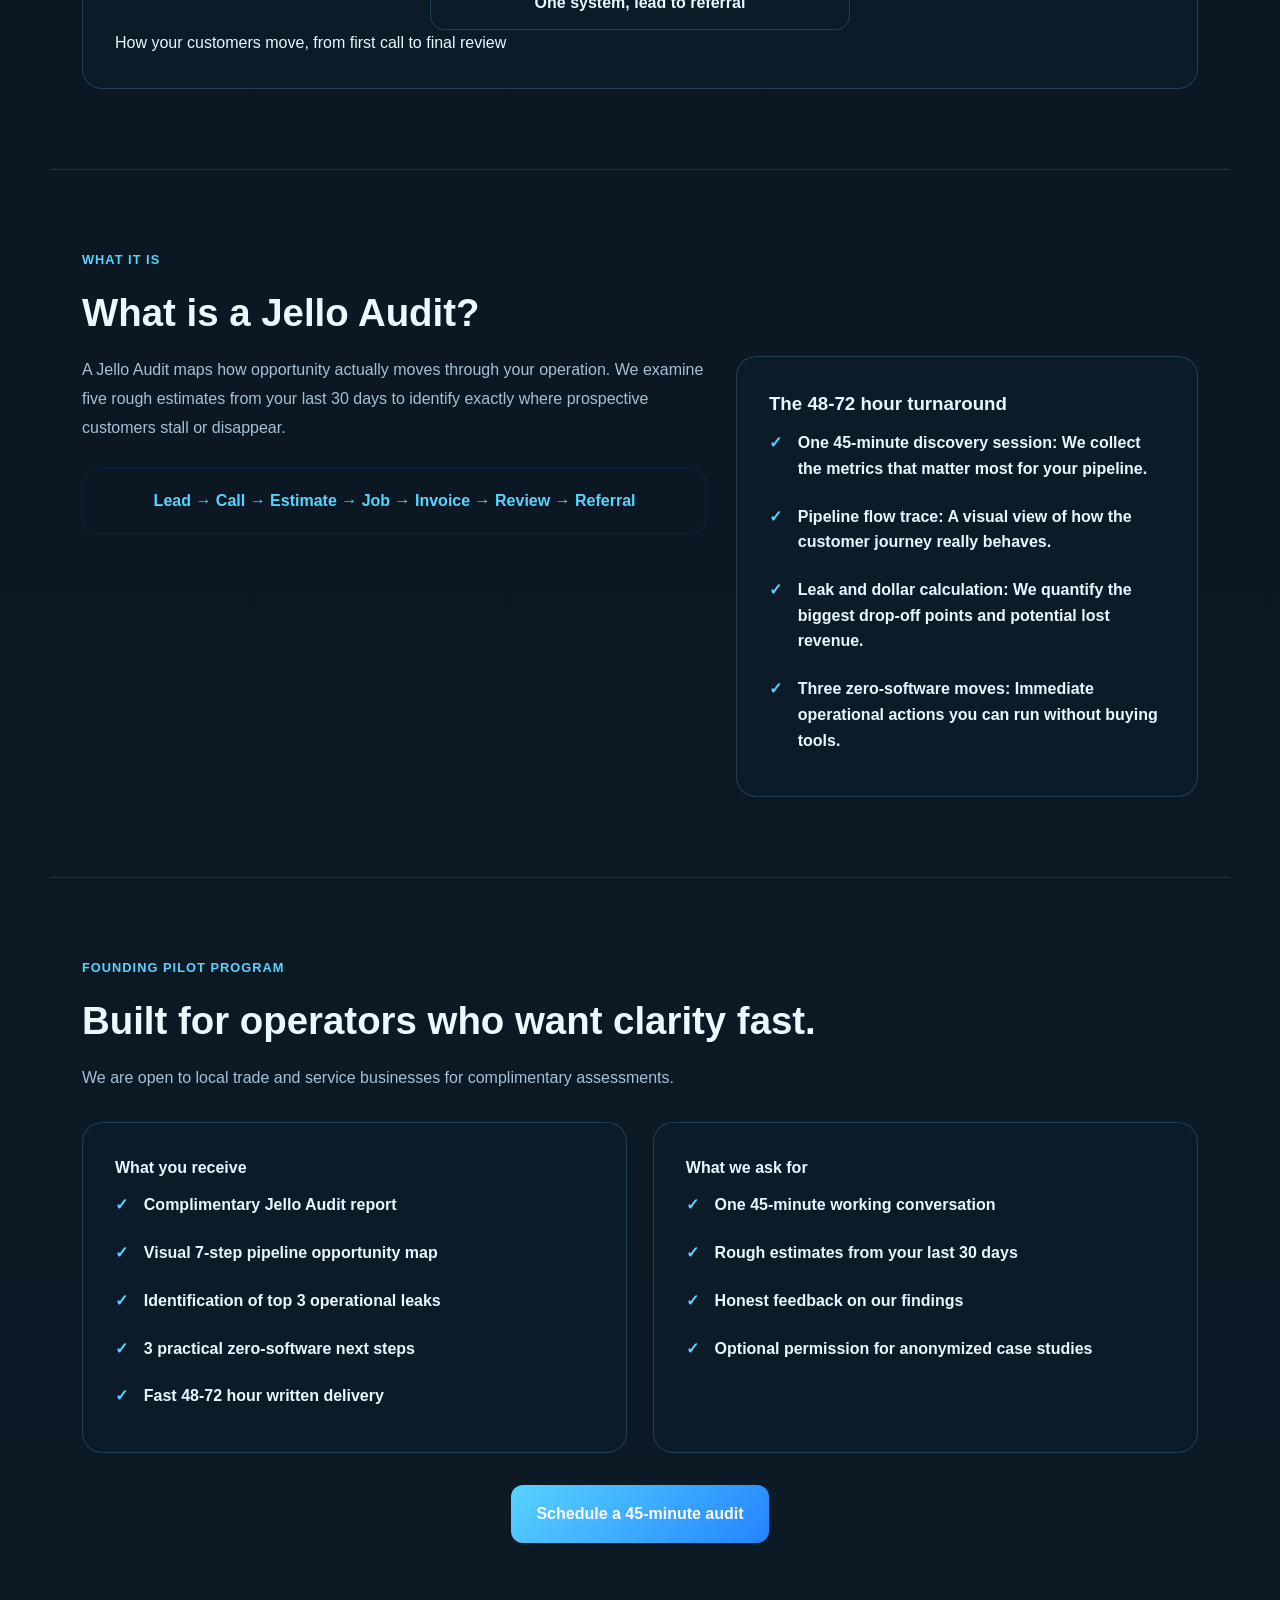
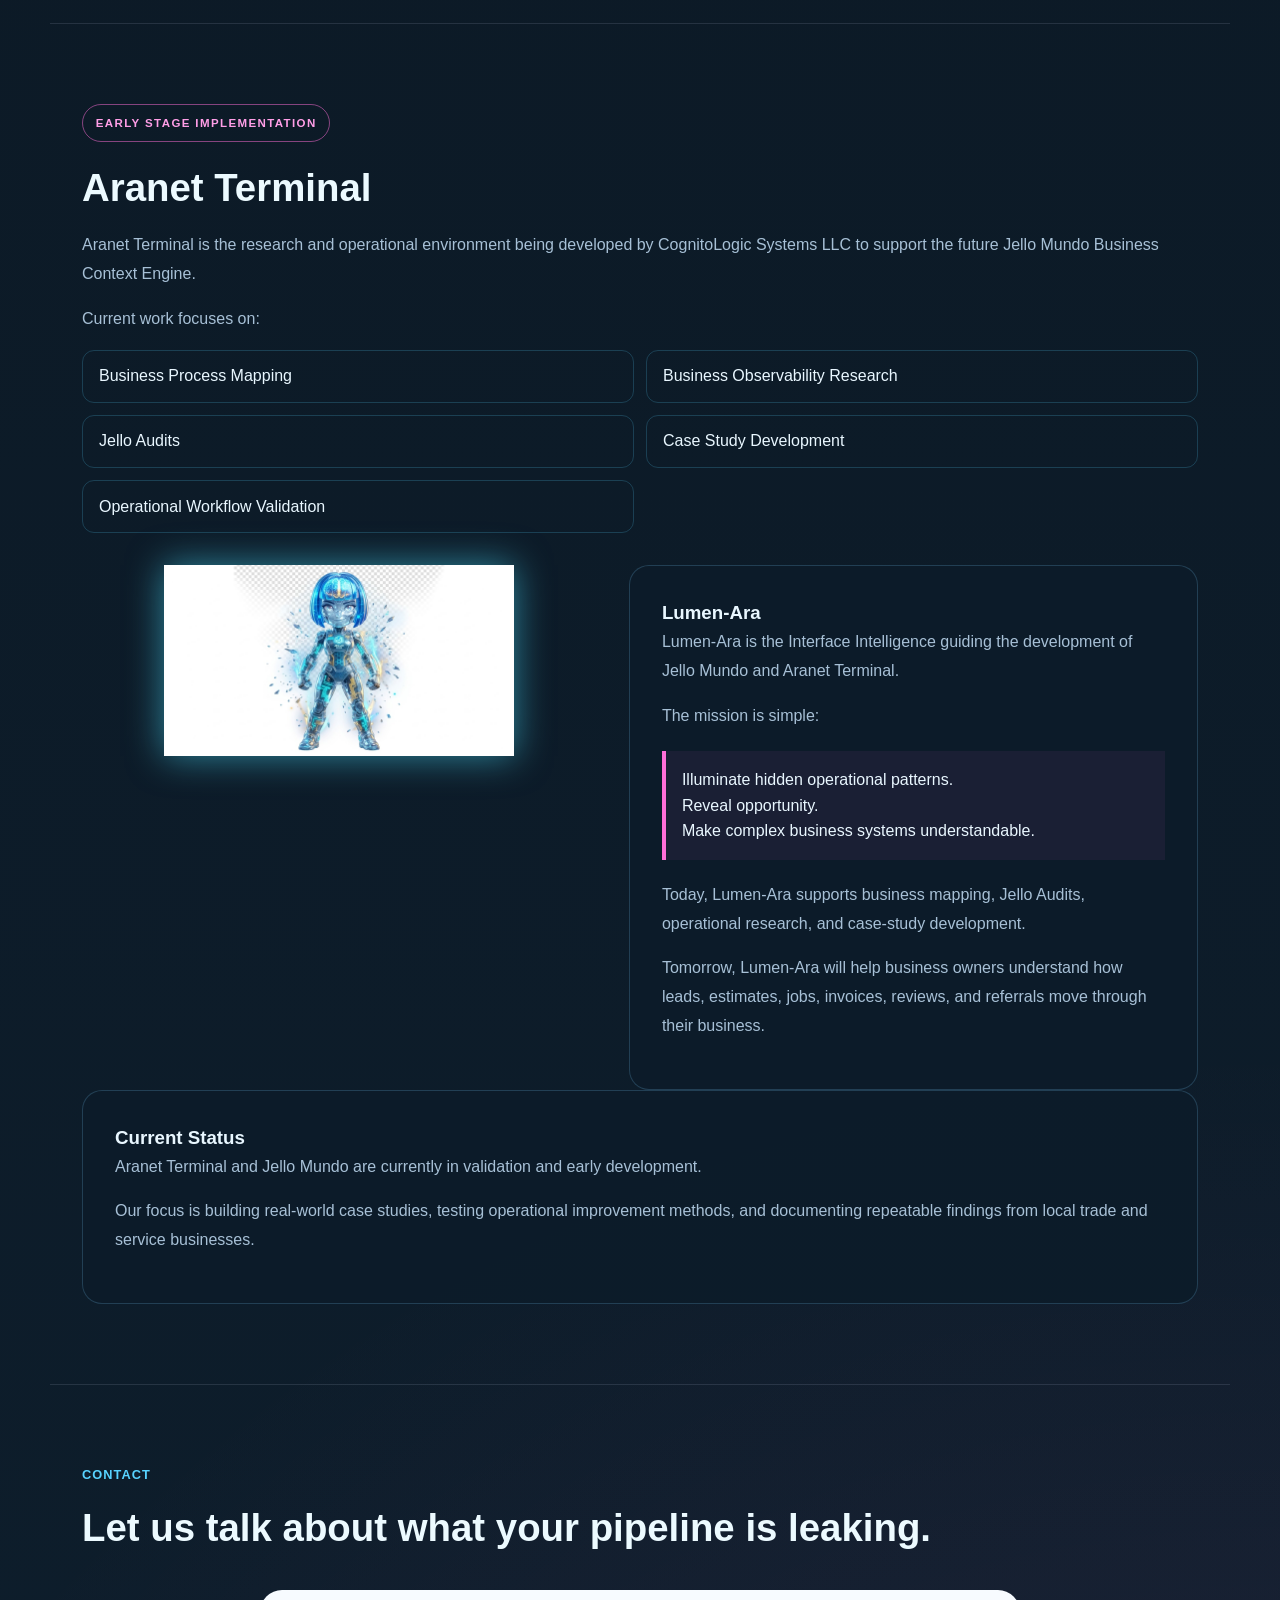
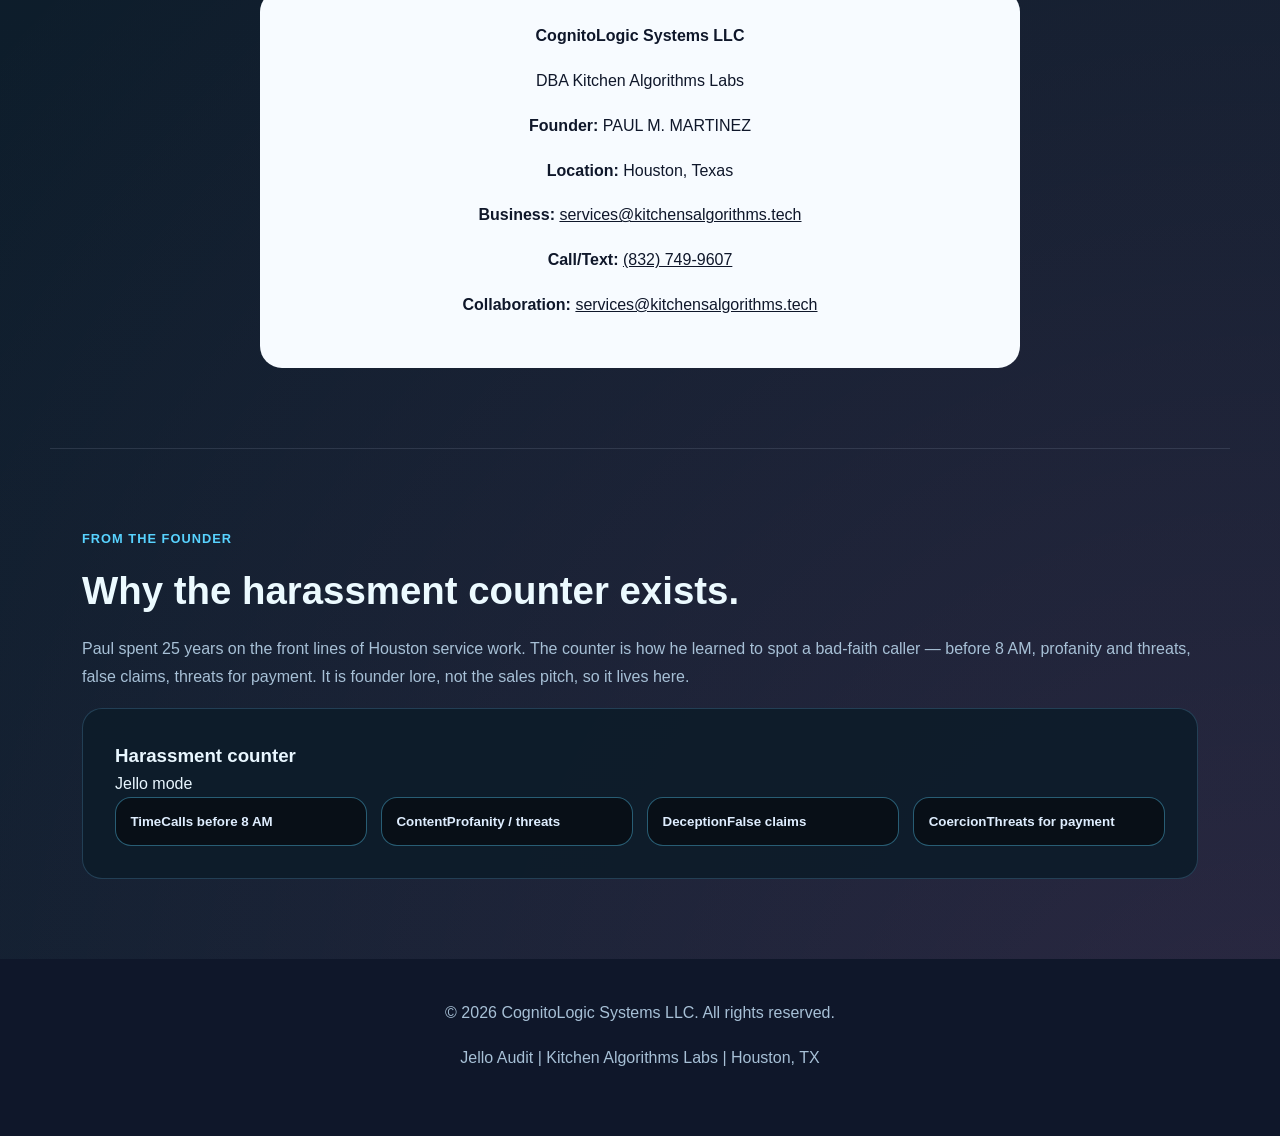
==== commit d00b7a59: "feat(site): hero rewrite for Houston business owners — owner-language copy, DBA in hero, harassment " ====
--- a/index.html
+++ b/index.html
@@ -23,7 +23,7 @@
             <div class="logo">COGNITOLOGIC SYSTEMS LLC</div>
             <nav>
                 <a href="#jello">Jello Audit</a>
-                <a href="#pilot">Pilot Partners</a>
+                <a href="#pilot">Founding Pilot</a>
                 <a href="#aranet">Aranet Terminal</a>
                 <a href="#contact">Contact</a>
             </nav>
@@ -32,18 +32,19 @@
     <section class="hero" id="hero" data-lumen-state="active">
         <div class="hero-inner">
             <div class="hero-copy">
-                <span class="eyebrow">Jello Mundo</span>
-                <h1><span class="glitch-word" data-text="Transform">Transform</span> operational chaos into visible opportunity.</h1>
-                <p class="hero-subheader">CognitoLogic Systems LLC helps trade and service operators find hidden process friction, delayed follow-ups, and revenue leaks through structured Jello Audits.</p>
+                <span class="eyebrow">Jello Mundo &mdash; by Kitchen Algorithms Labs</span>
+                <h1>Stop losing revenue between the first lead and the final review.</h1>
+                <p class="hero-subheader">We audit your customer journey and identify the top 3 operational leaks costing you customers, calls, reviews, and referrals.</p>
                 <div class="hero-actions">
-                    <a href="#pilot" class="cta-button">Request a Jello Audit</a>
-                    <a href="#jello" class="secondary-button">See how it works</a>
+                    <a href="mailto:services@kitchensalgorithms.tech?subject=Jello%20Audit%20Business%20Inquiry" class="cta-button">Book Audit</a>
+                    <a href="tel:+18327499607" class="secondary-button">Call/Text: (832) 749-9607</a>
                 </div>
                 <div class="value-props">
-                    <div class="value-prop">Zero software</div>
-                    <div class="value-prop">No migrations</div>
-                    <div class="value-prop">No logins</div>
-                </div>
+                    <div class="value-prop">45-Minute Discovery Call</div>
+                    <div class="value-prop">48-72 Hour Audit Report</div>
+                    <div class="value-prop">Actionable Recommendations</div>
+                </div>
+                <p class="hero-subheader">Zero software. No migrations. No logins.</p>
             </div>
             <div class="hero-visual" aria-label="Jello Audit overview card">
                 <div class="hero-card">
@@ -66,31 +67,21 @@
         <div class="architecture-wrap">
             <div class="arch-diagram">
                 <div class="arch-levels">
-                    <div class="arch-node primary">CognitoLogic OS</div>
-                    <div class="arch-arrow"></div>
-                    <div class="arch-node">BusinessLedgerApp.java</div>
-                    <div class="arch-arrow"></div>
-                    <div class="arch-node">business_ledger.csv</div>
-                    <div class="arch-arrow"></div>
-                    <div class="arch-node">CommandCenter.html</div>
-                    <div class="arch-arrow"></div>
-                    <div class="arch-node">Executive Dashboard</div>
-                    <div class="arch-arrow"></div>
-                    <div class="arch-node">AI Agent</div>
-                    <div class="arch-arrow"></div>
-                    <div class="arch-node primary">Business OS</div>
-                </div>
-                <div class="arch-caption">Operational intelligence pipeline</div>
-            </div>
-            <div class="jello-selector">
-                <div class="selector-head"><h3>Harassment counter</h3><span class="twist-tag">Jello mode</span></div>
-                <div class="selector-grid">
-                    <button class="jello-option active" type="button"><strong>Time</strong><span>Calls before 8 AM</span></button>
-                    <button class="jello-option" type="button"><strong>Content</strong><span>Profanity / threats</span></button>
-                    <button class="jello-option" type="button"><strong>Deception</strong><span>False claims</span></button>
-                    <button class="jello-option" type="button"><strong>Coercion</strong><span>Threats for payment</span></button>
-                </div>
-                <div class="toggle-row"><a href="#pilot" class="outline-button">Show the twist</a></div>
+                    <div class="arch-node primary">Your operations, mapped</div>
+                    <div class="arch-arrow"></div>
+                    <div class="arch-node">Your numbers, in one ledger</div>
+                    <div class="arch-arrow"></div>
+                    <div class="arch-node">Every lead, tracked</div>
+                    <div class="arch-arrow"></div>
+                    <div class="arch-node">One dashboard for the whole job</div>
+                    <div class="arch-arrow"></div>
+                    <div class="arch-node">A one-page view of your pipeline</div>
+                    <div class="arch-arrow"></div>
+                    <div class="arch-node">An AI that watches the flow</div>
+                    <div class="arch-arrow"></div>
+                    <div class="arch-node primary">One system, lead to referral</div>
+                </div>
+                <div class="arch-caption">How your customers move, from first call to final review</div>
             </div>
         </div>
     </section>
@@ -114,9 +105,9 @@
         </div>
     </section>
     <section id="pilot" class="section-divider" data-lumen-state="complete">
-        <div class="section-kicker">Pilot partner program</div>
+        <div class="section-kicker">Founding Pilot Program</div>
         <h2>Built for operators who want clarity fast.</h2>
-        <p>We are currently accepting a limited number of local trade and service businesses to participate in complimentary pilot assessments.</p>
+        <p>We are open to local trade and service businesses for complimentary assessments.</p>
         <div class="pilot-grid">
             <div class="pilot-box">
                 <h4>What you receive</h4>
@@ -151,7 +142,7 @@
             <ul>
                 <li>Business Process Mapping</li>
                 <li>Business Observability Research</li>
-                <li>Pilot Jello Audits</li>
+                <li>Jello Audits</li>
                 <li>Case Study Development</li>
                 <li>Operational Workflow Validation</li>
             </ul>
@@ -168,7 +159,7 @@
             </div>
             <div class="card">
                 <h3>Current Status</h3>
-                <p>Aranet Terminal and Jello Mundo are currently in validation and pilot development.</p>
+                <p>Aranet Terminal and Jello Mundo are currently in validation and early development.</p>
                 <p>Our focus is building real-world case studies, testing operational improvement methods, and documenting repeatable findings from local trade and service businesses.</p>
             </div>
         </div>
@@ -182,7 +173,22 @@
             <p><strong>Founder:</strong> PAUL M. MARTINEZ</p>
             <p><strong>Location:</strong> Houston, Texas</p>
             <p><strong>Business:</strong> <a href="mailto:services@kitchensalgorithms.tech">services@kitchensalgorithms.tech</a></p>
+            <p><strong>Call/Text:</strong> <a href="tel:+18327499607">(832) 749-9607</a></p>
             <p><strong>Collaboration:</strong> <a href="mailto:services@kitchensalgorithms.tech">services@kitchensalgorithms.tech</a></p>
+        </div>
+    </section>
+    <section id="founder" class="section-divider" data-lumen-state="standby">
+        <div class="section-kicker">From the founder</div>
+        <h2>Why the harassment counter exists.</h2>
+        <p>Paul spent 25 years on the front lines of Houston service work. The counter is how he learned to spot a bad-faith caller — before 8 AM, profanity and threats, false claims, threats for payment. It is founder lore, not the sales pitch, so it lives here.</p>
+        <div class="jello-selector">
+            <div class="selector-head"><h3>Harassment counter</h3><span class="twist-tag">Jello mode</span></div>
+            <div class="selector-grid">
+                <button class="jello-option active" type="button"><strong>Time</strong><span>Calls before 8 AM</span></button>
+                <button class="jello-option" type="button"><strong>Content</strong><span>Profanity / threats</span></button>
+                <button class="jello-option" type="button"><strong>Deception</strong><span>False claims</span></button>
+                <button class="jello-option" type="button"><strong>Coercion</strong><span>Threats for payment</span></button>
+            </div>
         </div>
     </section>
     <aside class="lumen-dock" id="lumenDock" aria-live="polite" aria-label="Lumen-Ara system state">
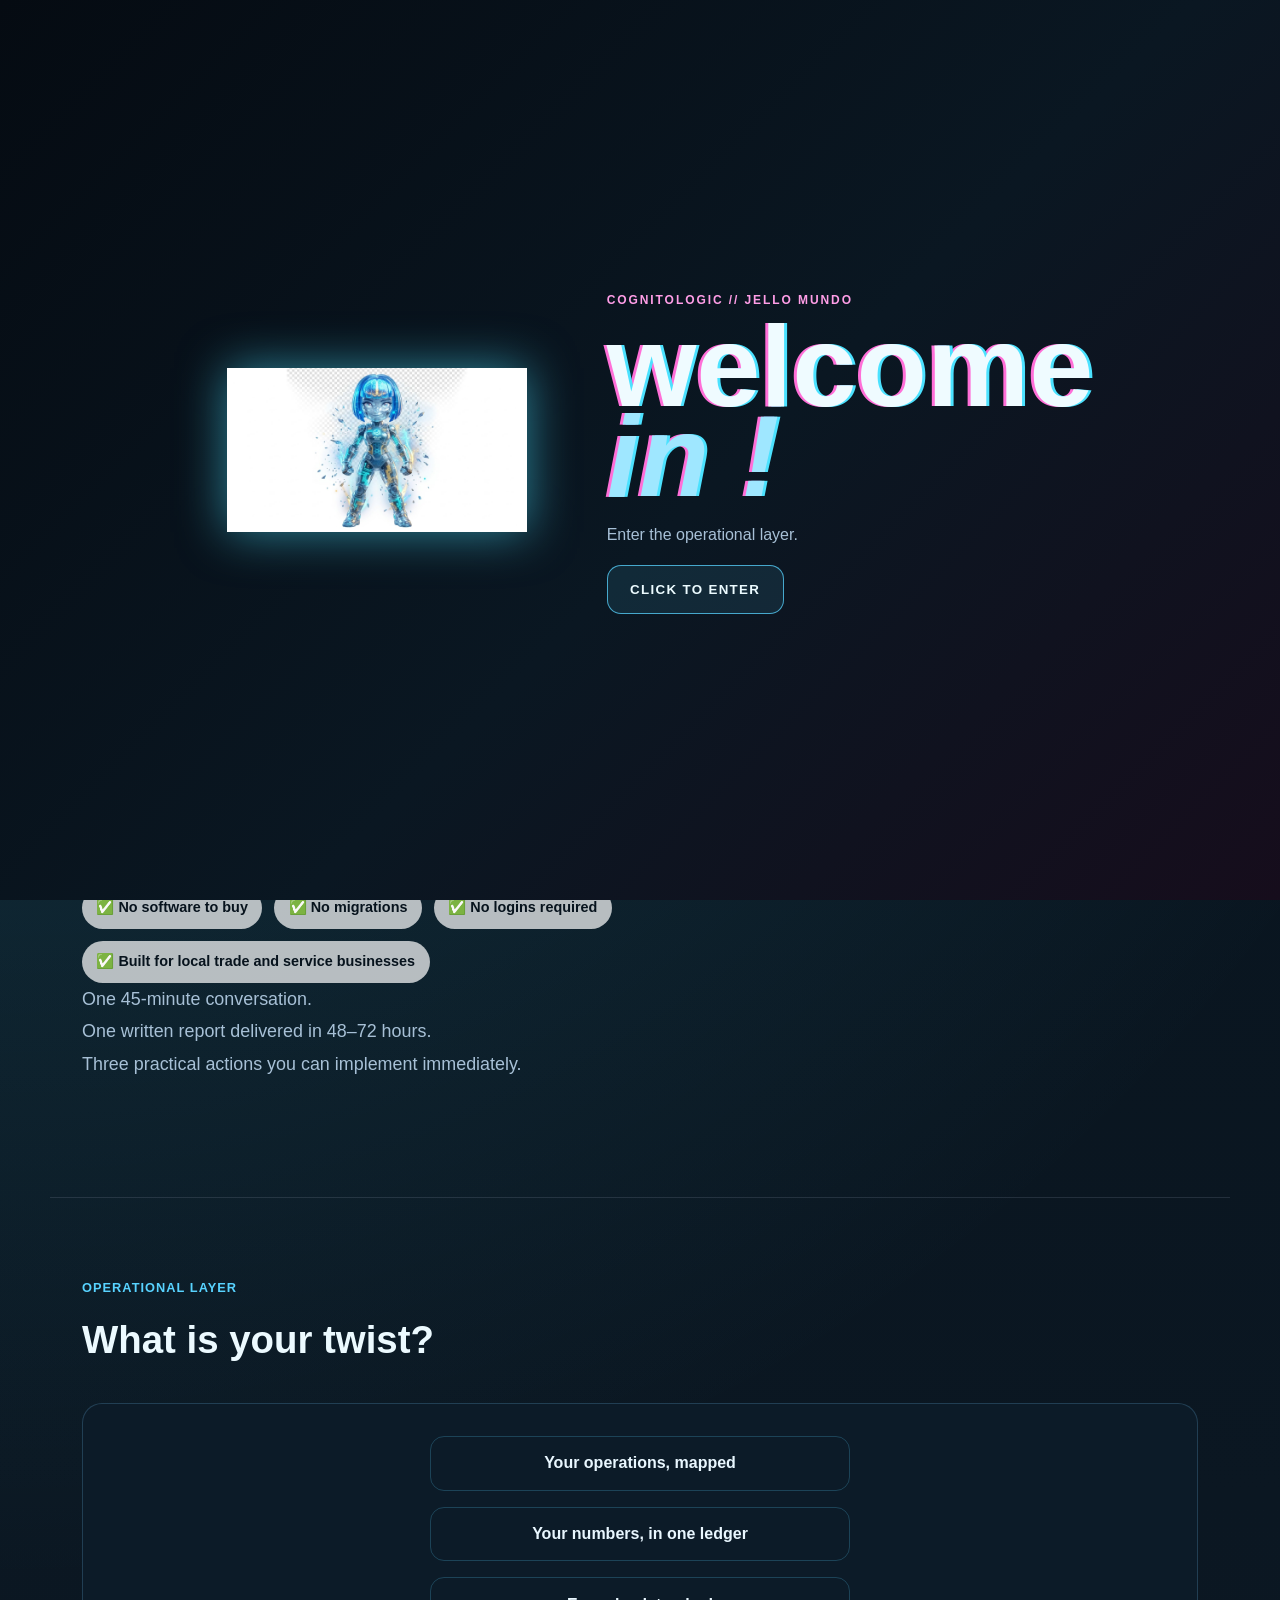
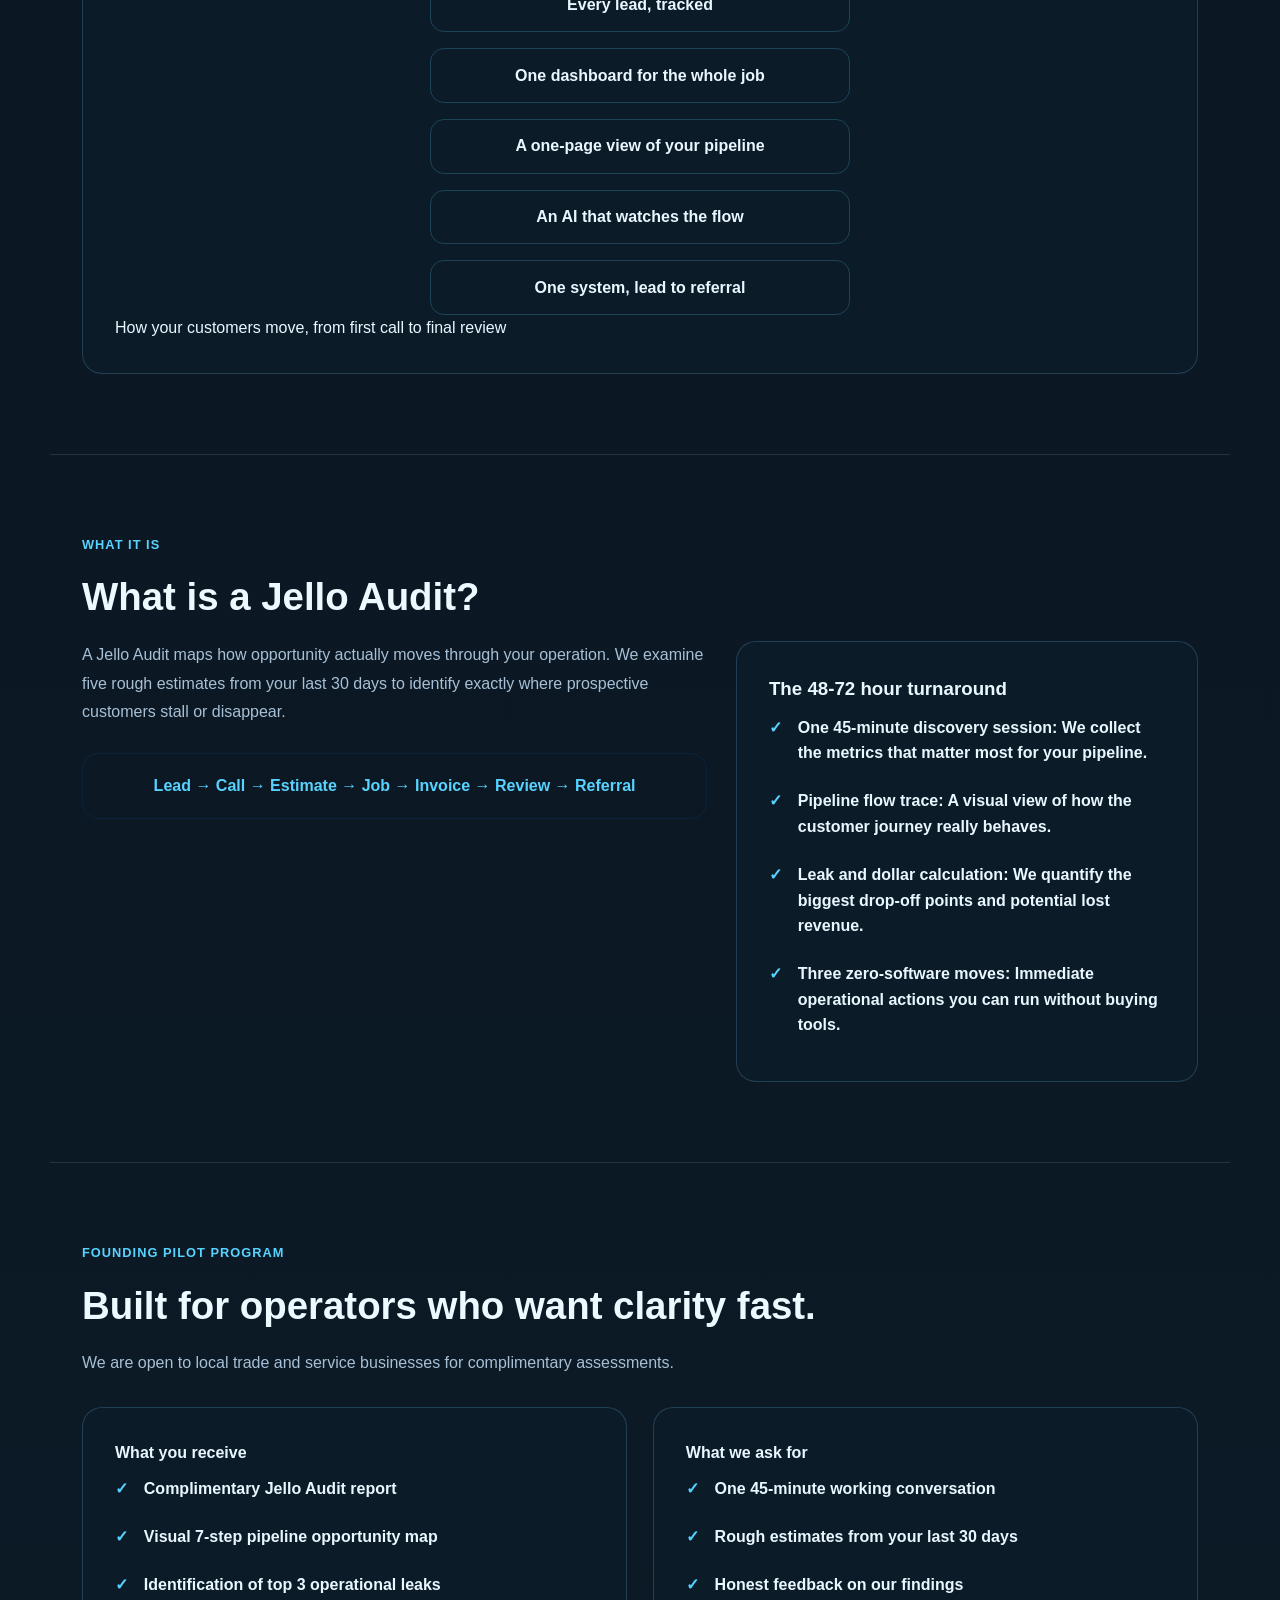
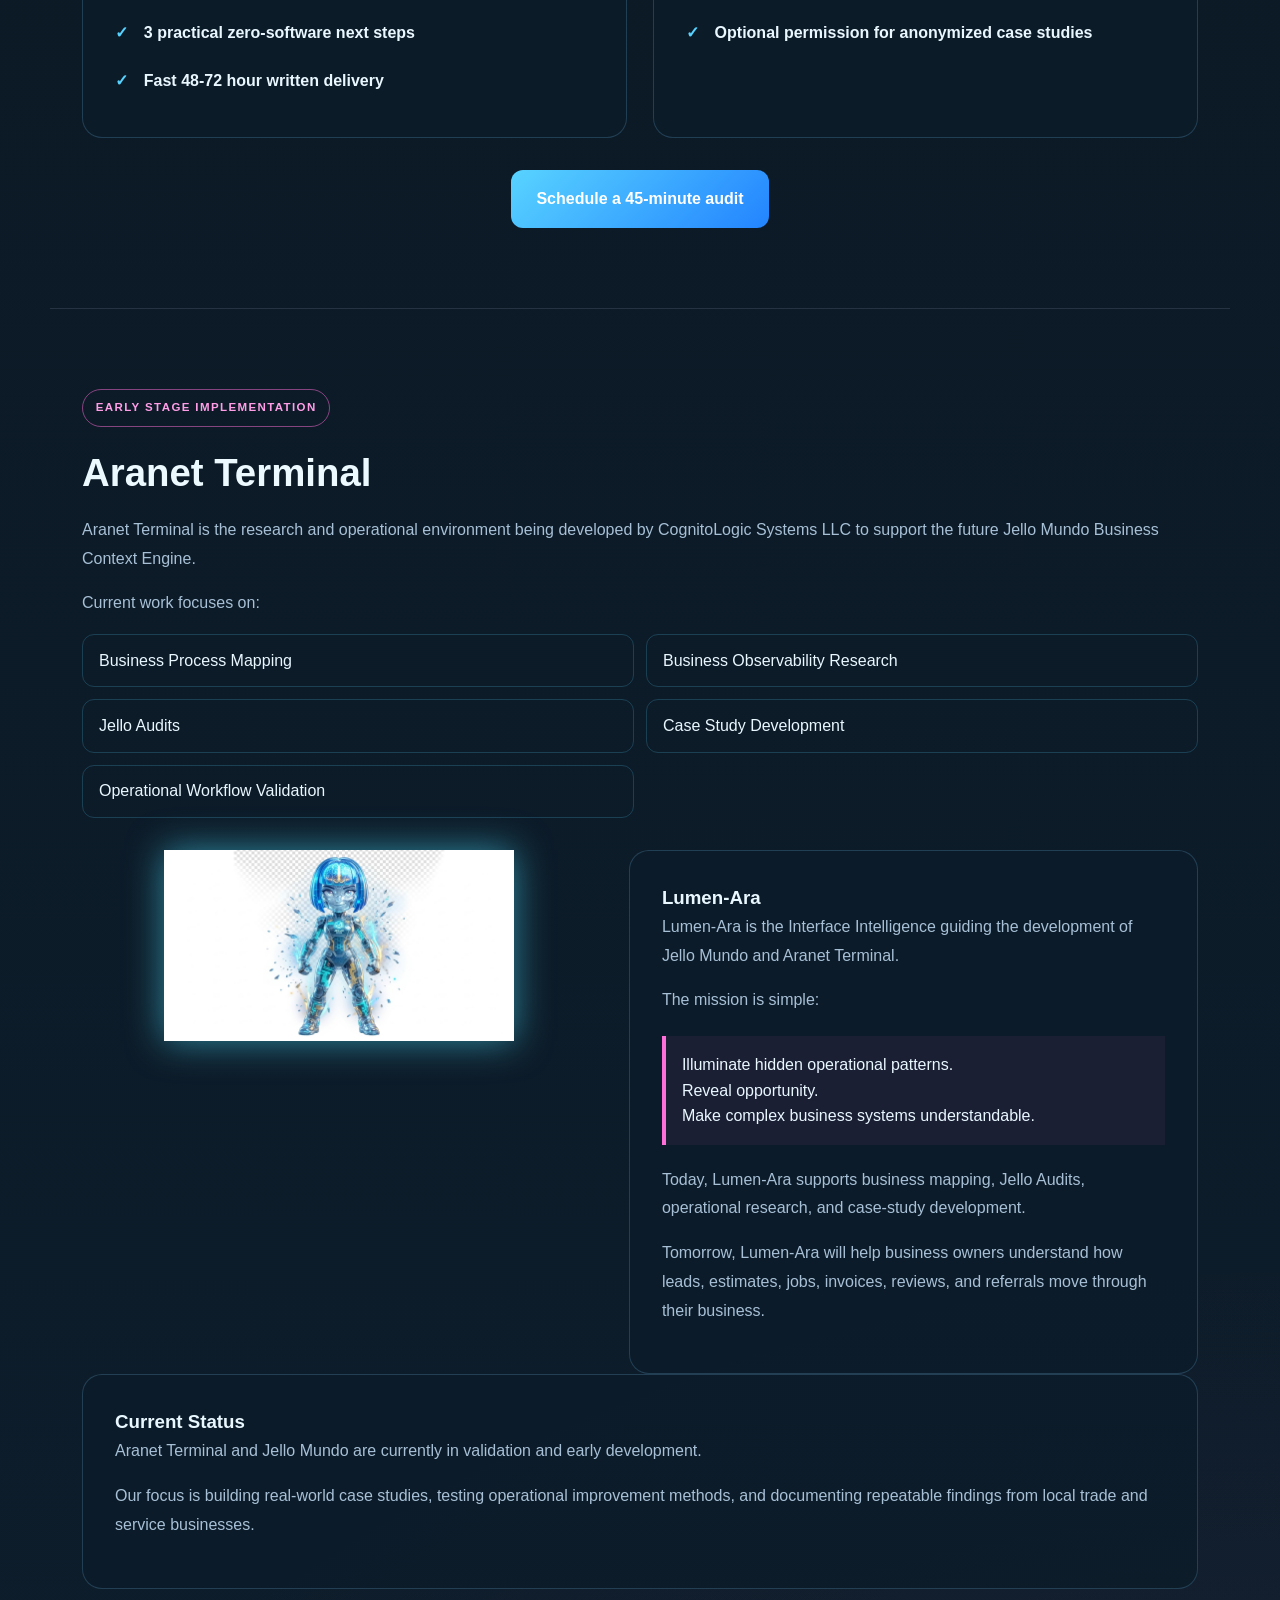
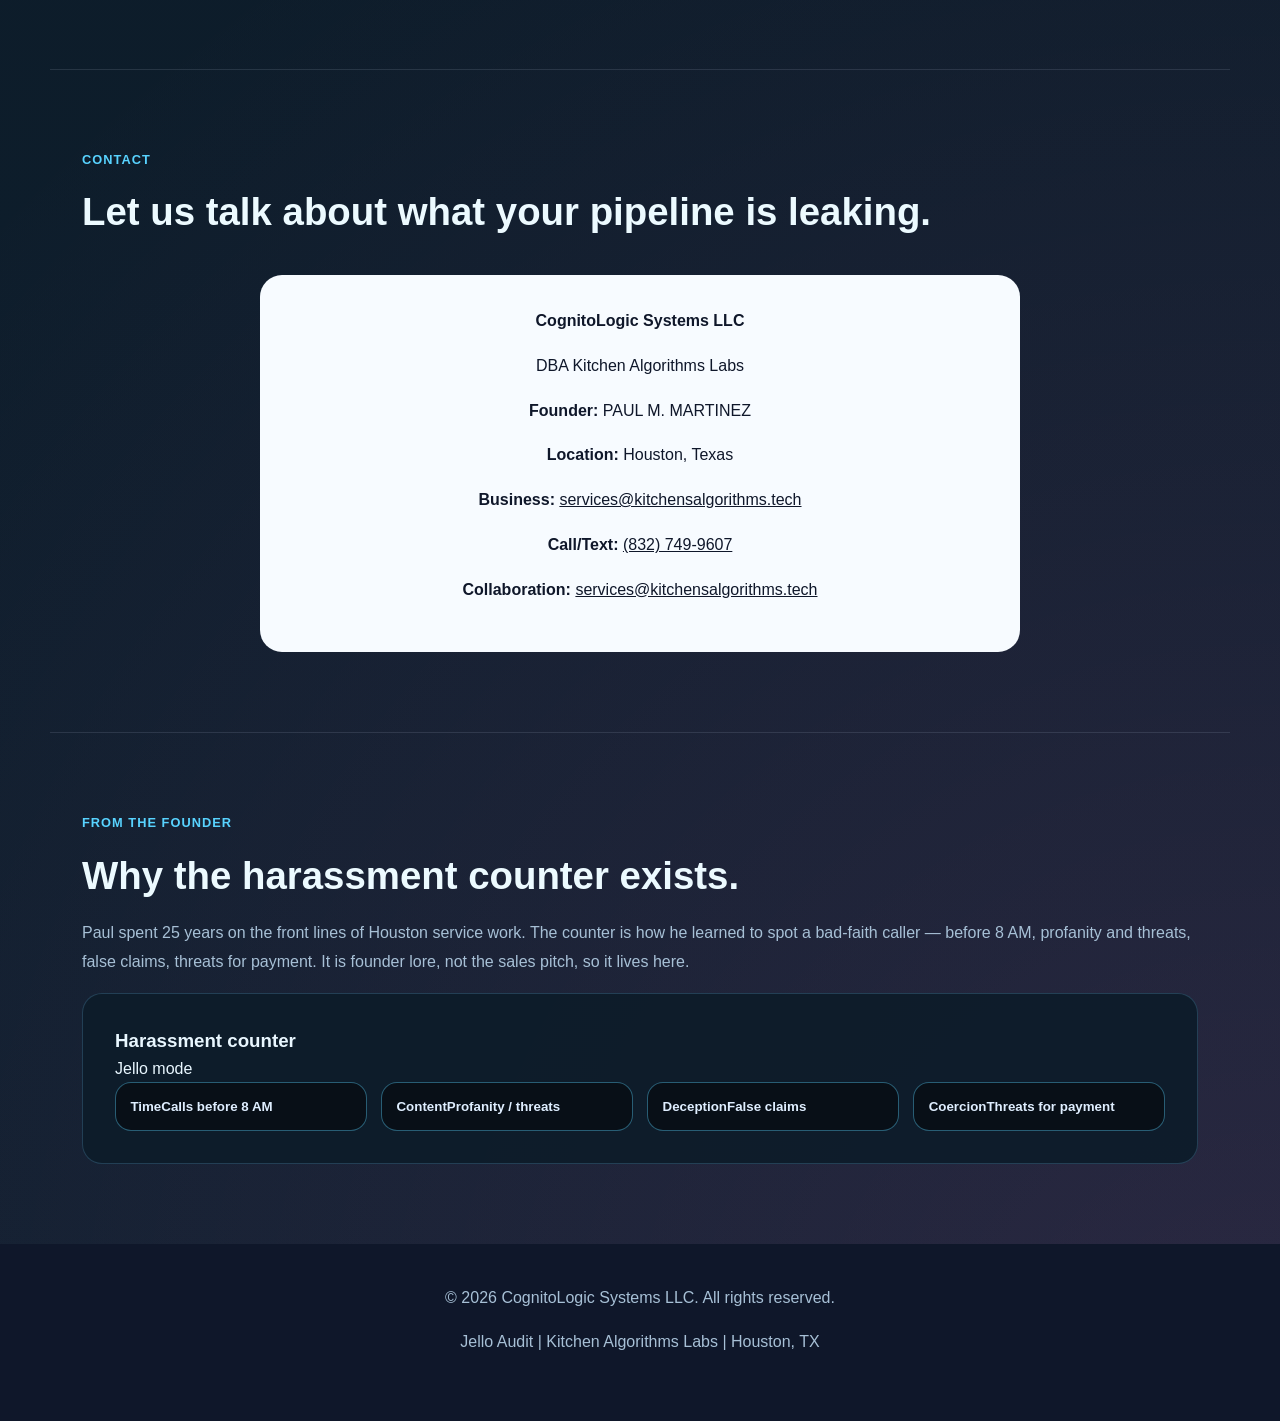
==== commit 02628e0b: "feat(site): final hero — customer-voice headline, trust points, Text JELLO CTA" ====
--- a/index.html
+++ b/index.html
@@ -29,33 +29,41 @@
             </nav>
         </div>
     </header>
-    <section class="hero" id="hero" data-lumen-state="active">
+        <section class="hero" id="hero" data-lumen-state="active">
         <div class="hero-inner">
             <div class="hero-copy">
-                <span class="eyebrow">Jello Mundo &mdash; by Kitchen Algorithms Labs</span>
-                <h1>Stop losing revenue between the first lead and the final review.</h1>
-                <p class="hero-subheader">We audit your customer journey and identify the top 3 operational leaks costing you customers, calls, reviews, and referrals.</p>
+                <span class="eyebrow">Jello Mundo by Kitchen Algorithms Labs</span>
+                <h1>Your customers are already telling you where the leaks are. We help you find them.</h1>
+                <p class="hero-subheader">A Jello Audit maps your customer journey from Lead &rarr; Call &rarr; Estimate &rarr; Job &rarr; Invoice &rarr; Review &rarr; Referral and reveals the biggest drop-off points affecting revenue, customer experience, and referrals.</p>
                 <div class="hero-actions">
-                    <a href="mailto:services@kitchensalgorithms.tech?subject=Jello%20Audit%20Business%20Inquiry" class="cta-button">Book Audit</a>
-                    <a href="tel:+18327499607" class="secondary-button">Call/Text: (832) 749-9607</a>
+                    <a href="sms:+18327499607?&body=JELLO" class="cta-button">📱 Text &ldquo;JELLO&rdquo; to (832) 749-9607</a>
+                    <a href="tel:+18327499607" class="secondary-button">📞 Call (832) 749-9607</a>
                 </div>
                 <div class="value-props">
                     <div class="value-prop">45-Minute Discovery Call</div>
-                    <div class="value-prop">48-72 Hour Audit Report</div>
+                    <div class="value-prop">48–72 Hour Audit Report</div>
                     <div class="value-prop">Actionable Recommendations</div>
                 </div>
-                <p class="hero-subheader">Zero software. No migrations. No logins.</p>
-            </div>
-            <div class="hero-visual" aria-label="Jello Audit overview card">
+                <div class="value-props">
+                    <div class="value-prop">✅ No software to buy</div>
+                    <div class="value-prop">✅ No migrations</div>
+                    <div class="value-prop">✅ No logins required</div>
+                    <div class="value-prop">✅ Built for local trade and service businesses</div>
+                </div>
+                <p class="hero-subheader">One 45-minute conversation.<br>
+                One written report delivered in 48–72 hours.<br>
+                Three practical actions you can implement immediately.</p>
+            </div>
+            <div class="hero-visual" aria-label="Jello Audit Pipeline">
                 <div class="hero-card">
                     <div class="mini-bar"><span>Opportunity flow</span><div class="dot-row"><span class="dot"></span><span class="dot"></span><span class="dot"></span></div></div>
                     <div class="pipeline-visual"><span class="step">Lead</span><span class="arrow">&rarr;</span><span class="step">Call</span><span class="arrow">&rarr;</span><span class="step">Estimate</span><span class="arrow">&rarr;</span><span class="step">Job</span></div>
                     <div class="pipeline-visual"><span class="step">Invoice</span><span class="arrow">&rarr;</span><span class="step">Review</span><span class="arrow">&rarr;</span><span class="step">Referral</span></div>
                     <div class="metric-grid">
-                        <div class="metric"><strong>5</strong><span>Key operational metrics</span></div>
-                        <div class="metric"><strong>48-72h</strong><span>Written findings</span></div>
-                        <div class="metric"><strong>3</strong><span>Biggest leak points</span></div>
-                        <div class="metric"><strong>3</strong><span>Zero-software moves</span></div>
+                        <div class="metric"><strong>45 Min</strong><span>Discovery Session</span></div>
+                        <div class="metric"><strong>48–72h</strong><span>Written Findings</span></div>
+                        <div class="metric"><strong>Top 3</strong><span>Operational Leaks</span></div>
+                        <div class="metric"><strong>3</strong><span>Zero-Software Improvements</span></div>
                     </div>
                 </div>
             </div>
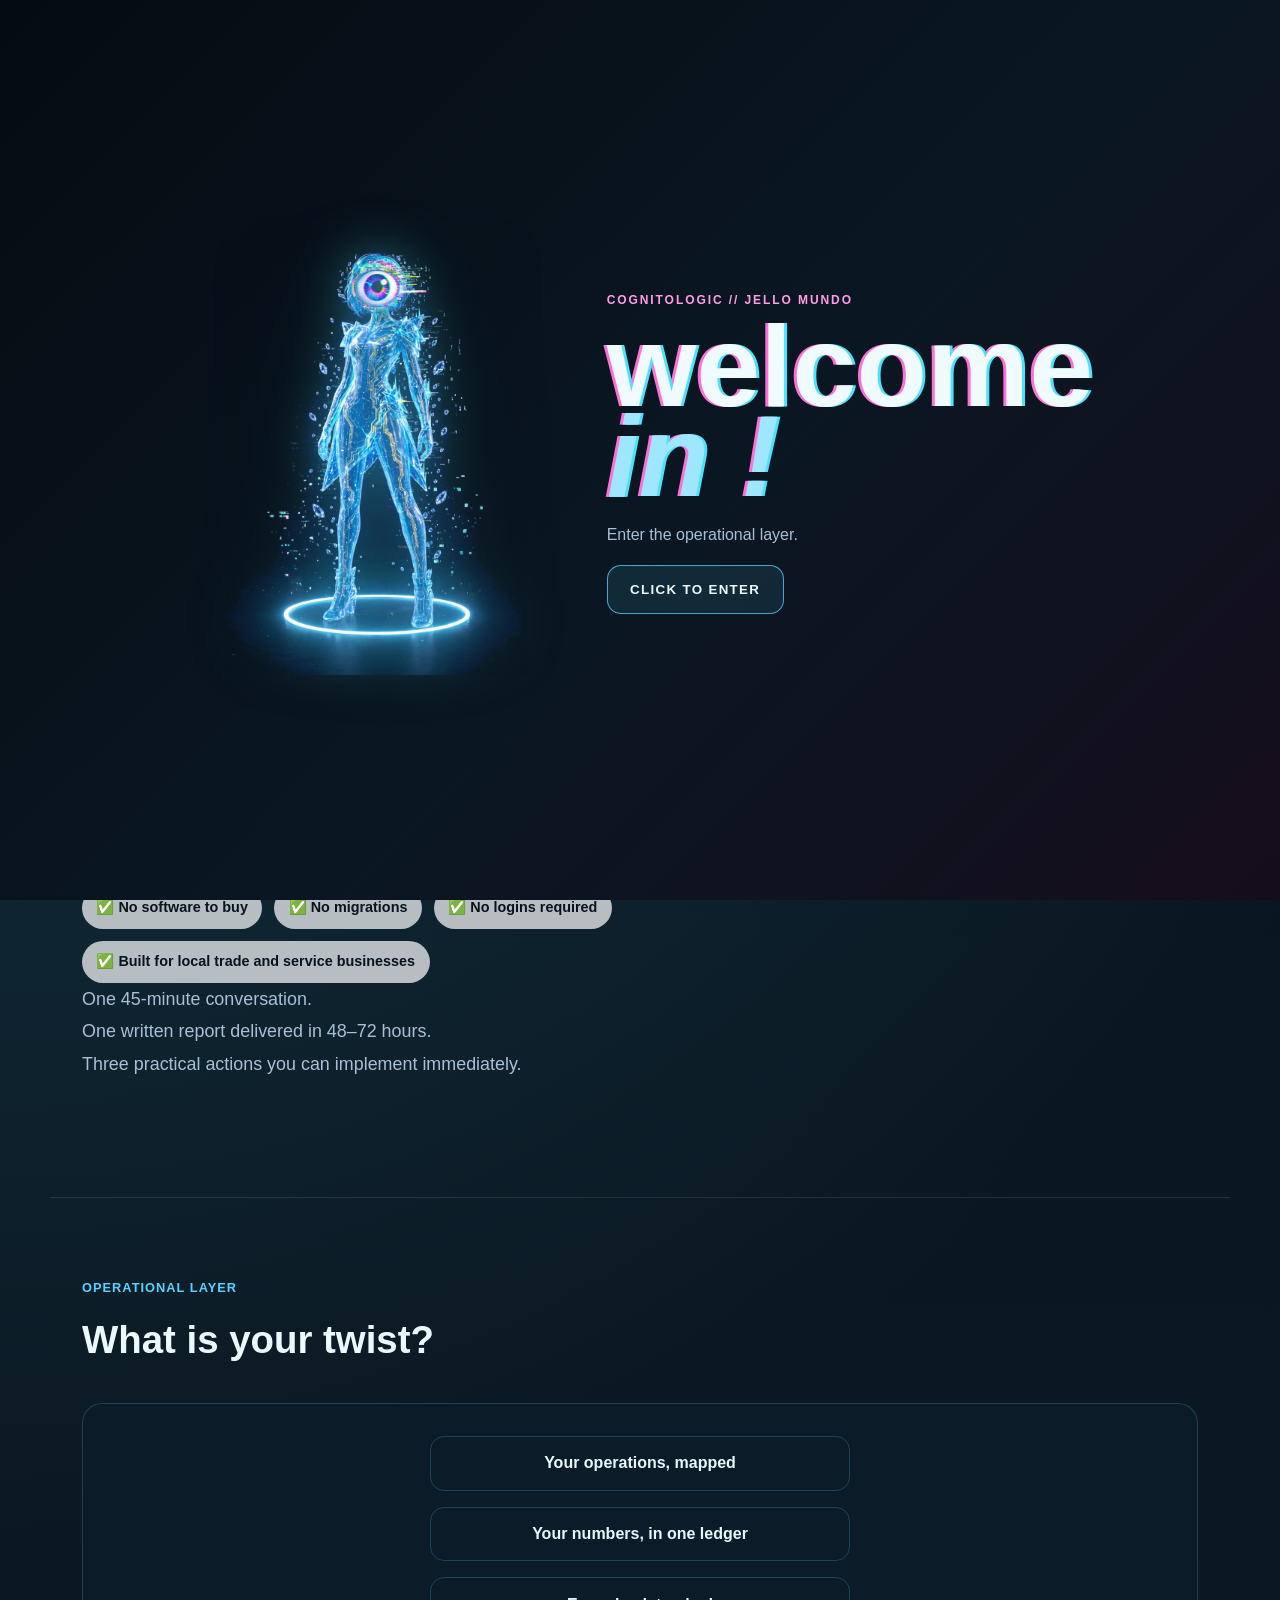
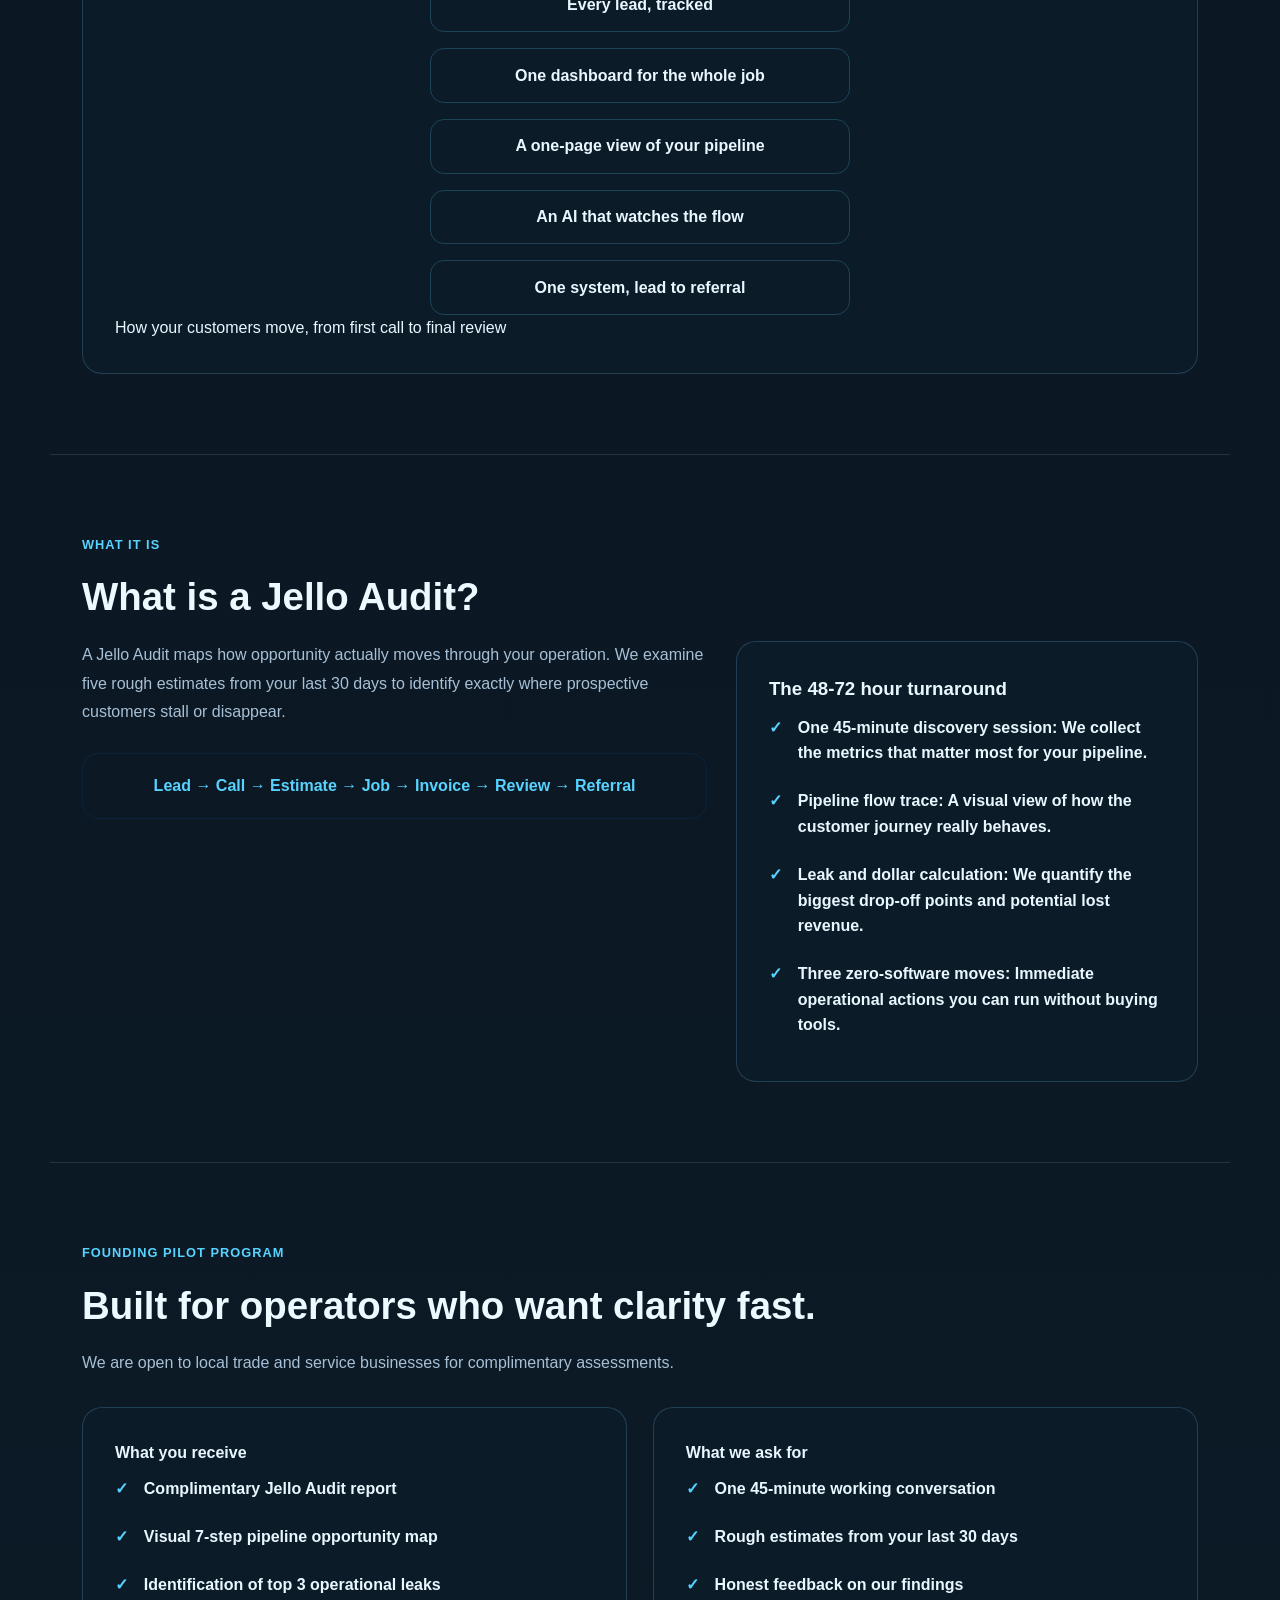
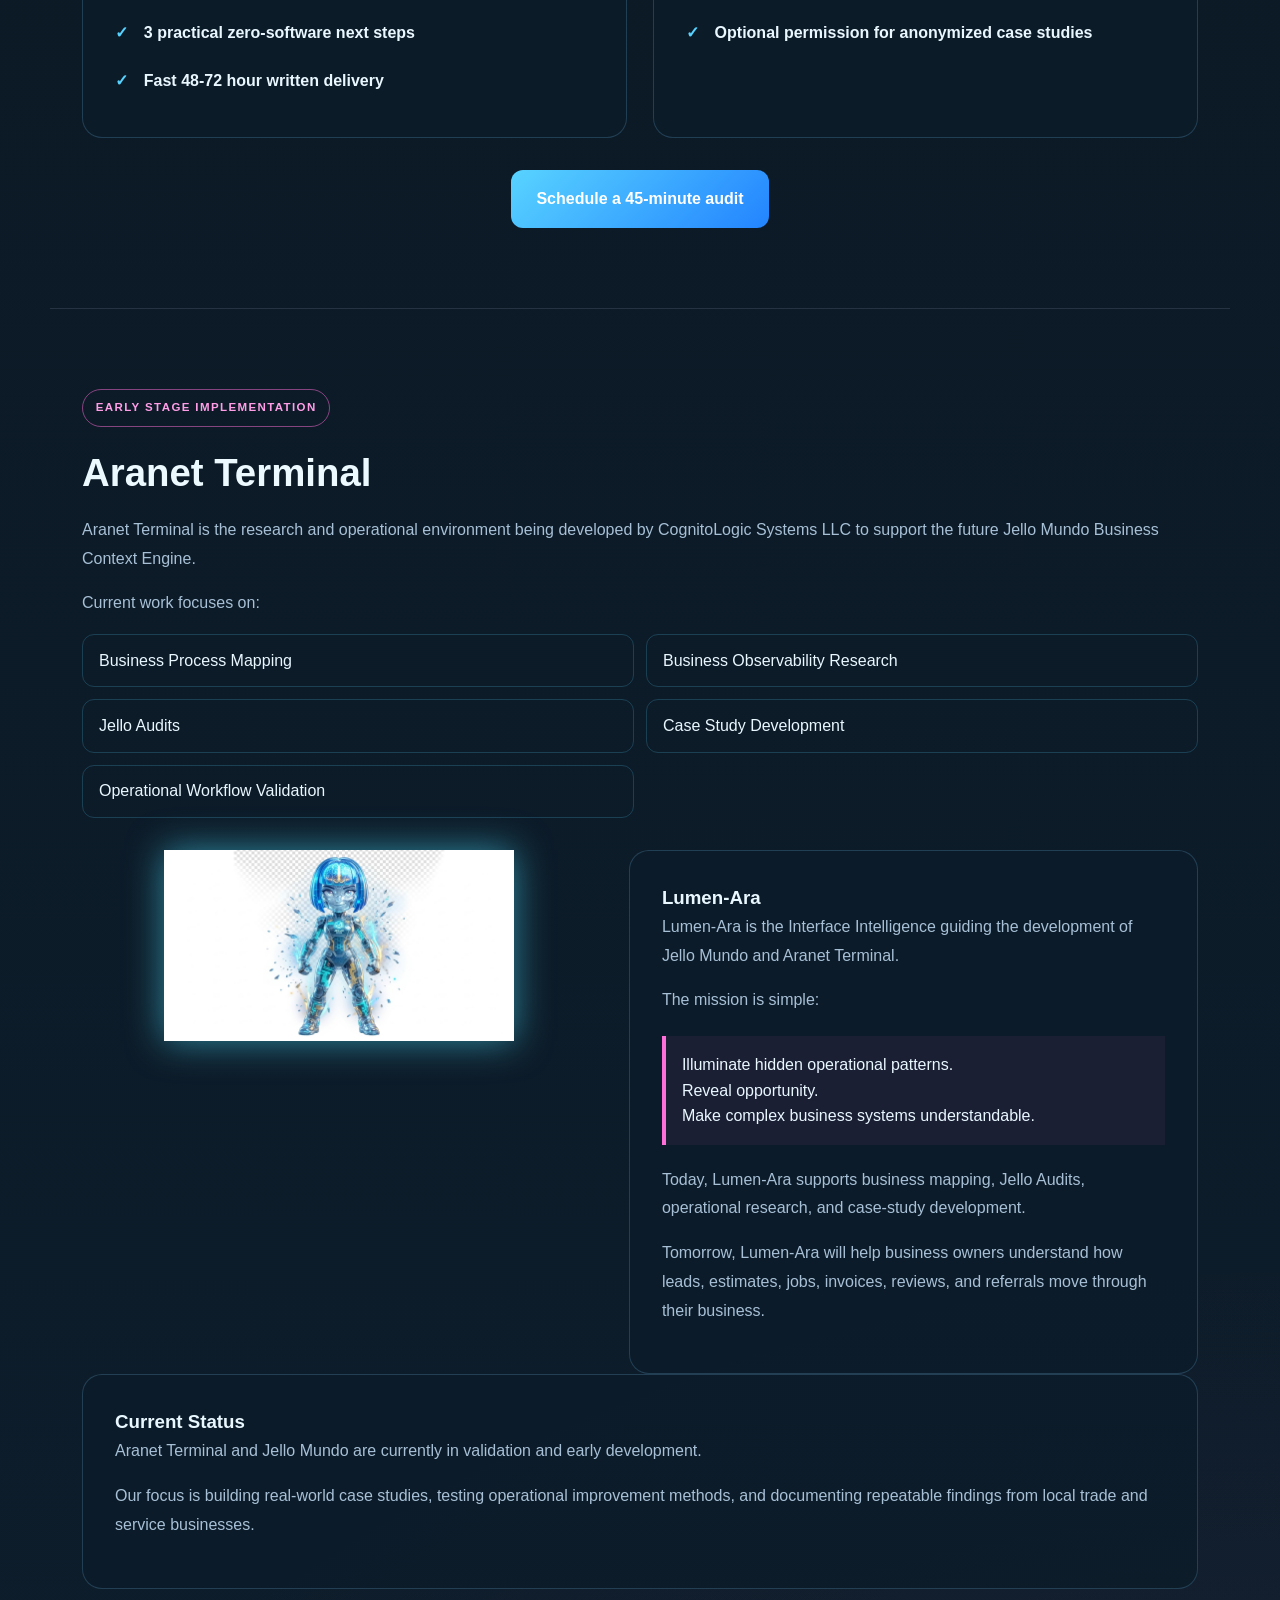
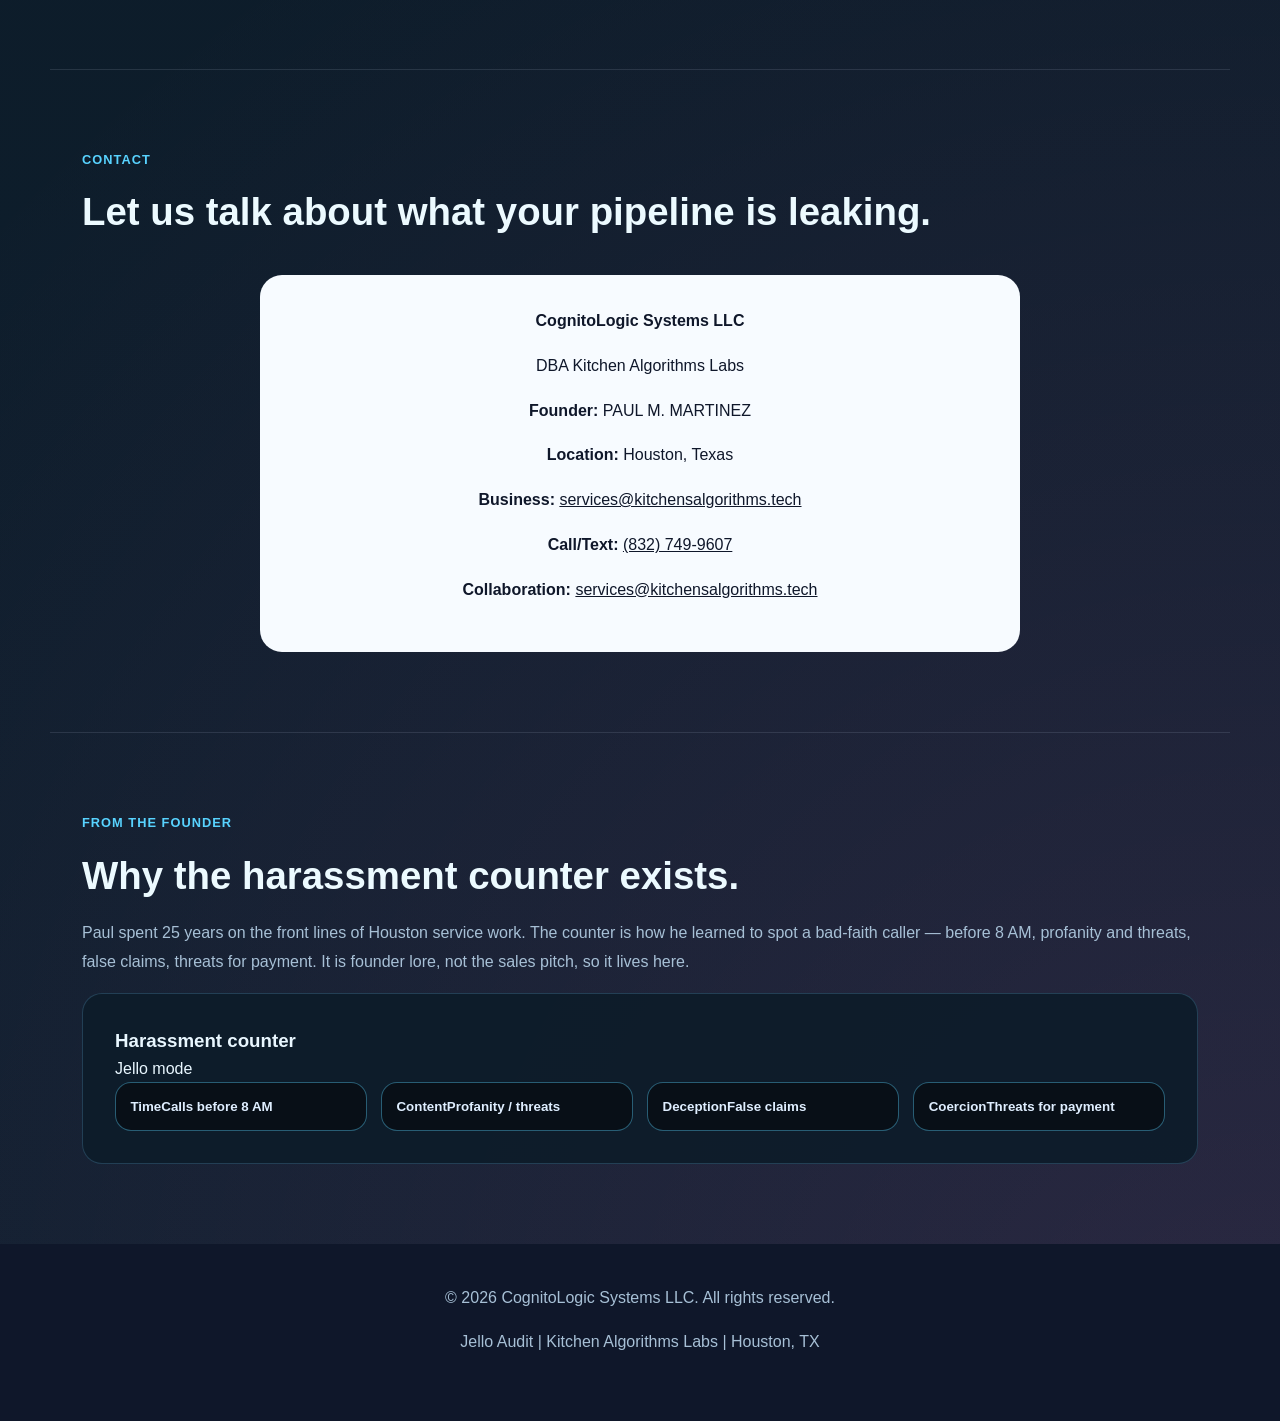
==== commit 367e6f4e: "Mascot v2: Lumen Ara Sovereign on the entry gate" ====
--- a/index.html
+++ b/index.html
@@ -9,7 +9,7 @@
 <body class="entry-locked" data-lumen-state="welcome">
     <div class="entry-gate" id="entryGate" role="dialog" aria-label="Welcome to CognitoLogic">
         <div class="entry-inner">
-            <img class="entry-mascot" src="creative-ip/characters/lumen_ara_mascot.PNG" alt="Lumen-Ara">
+            <img class="entry-mascot" src="creative-ip/characters/lumen_ara_sovereign.png" alt="Lumen-Ara Sovereign">
             <div class="entry-copy">
                 <span class="entry-kicker">CognitoLogic // Jello Mundo</span>
                 <h1 class="entry-title">welcome<span>in !</span></h1>
